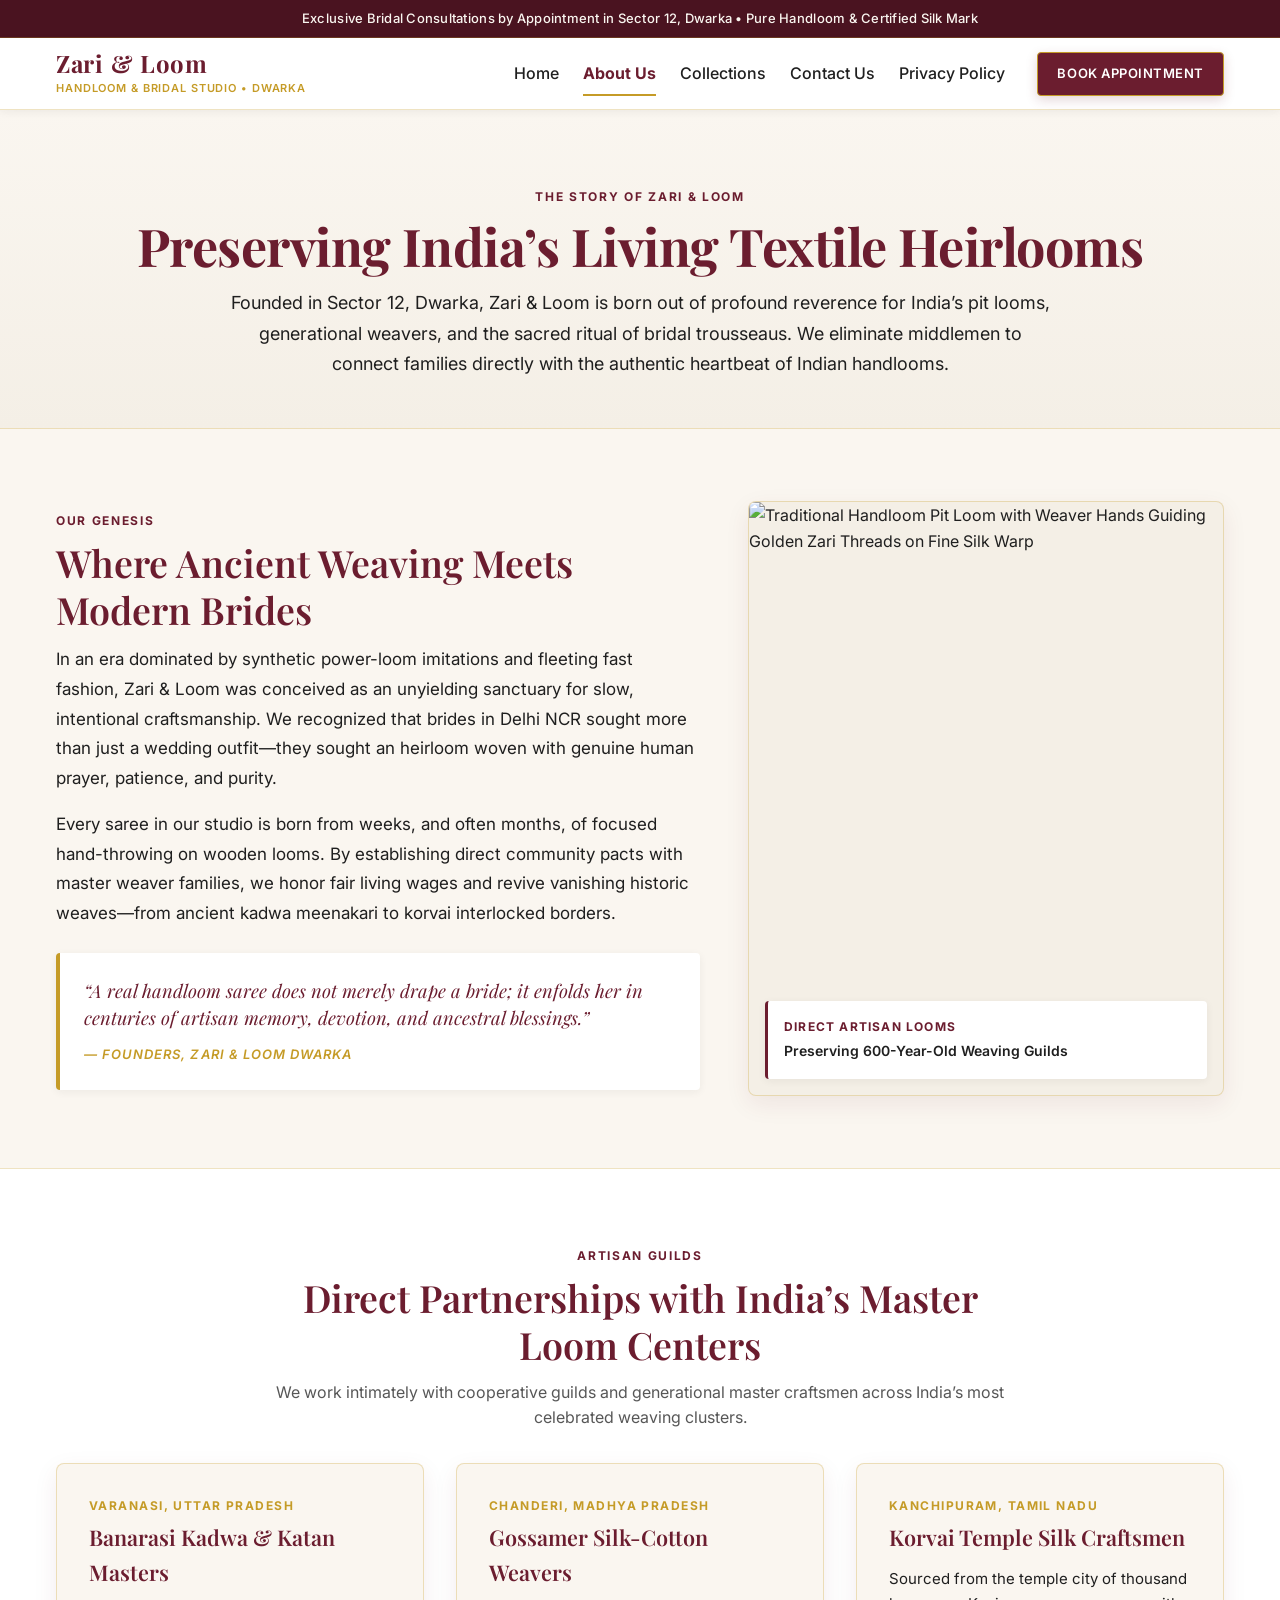
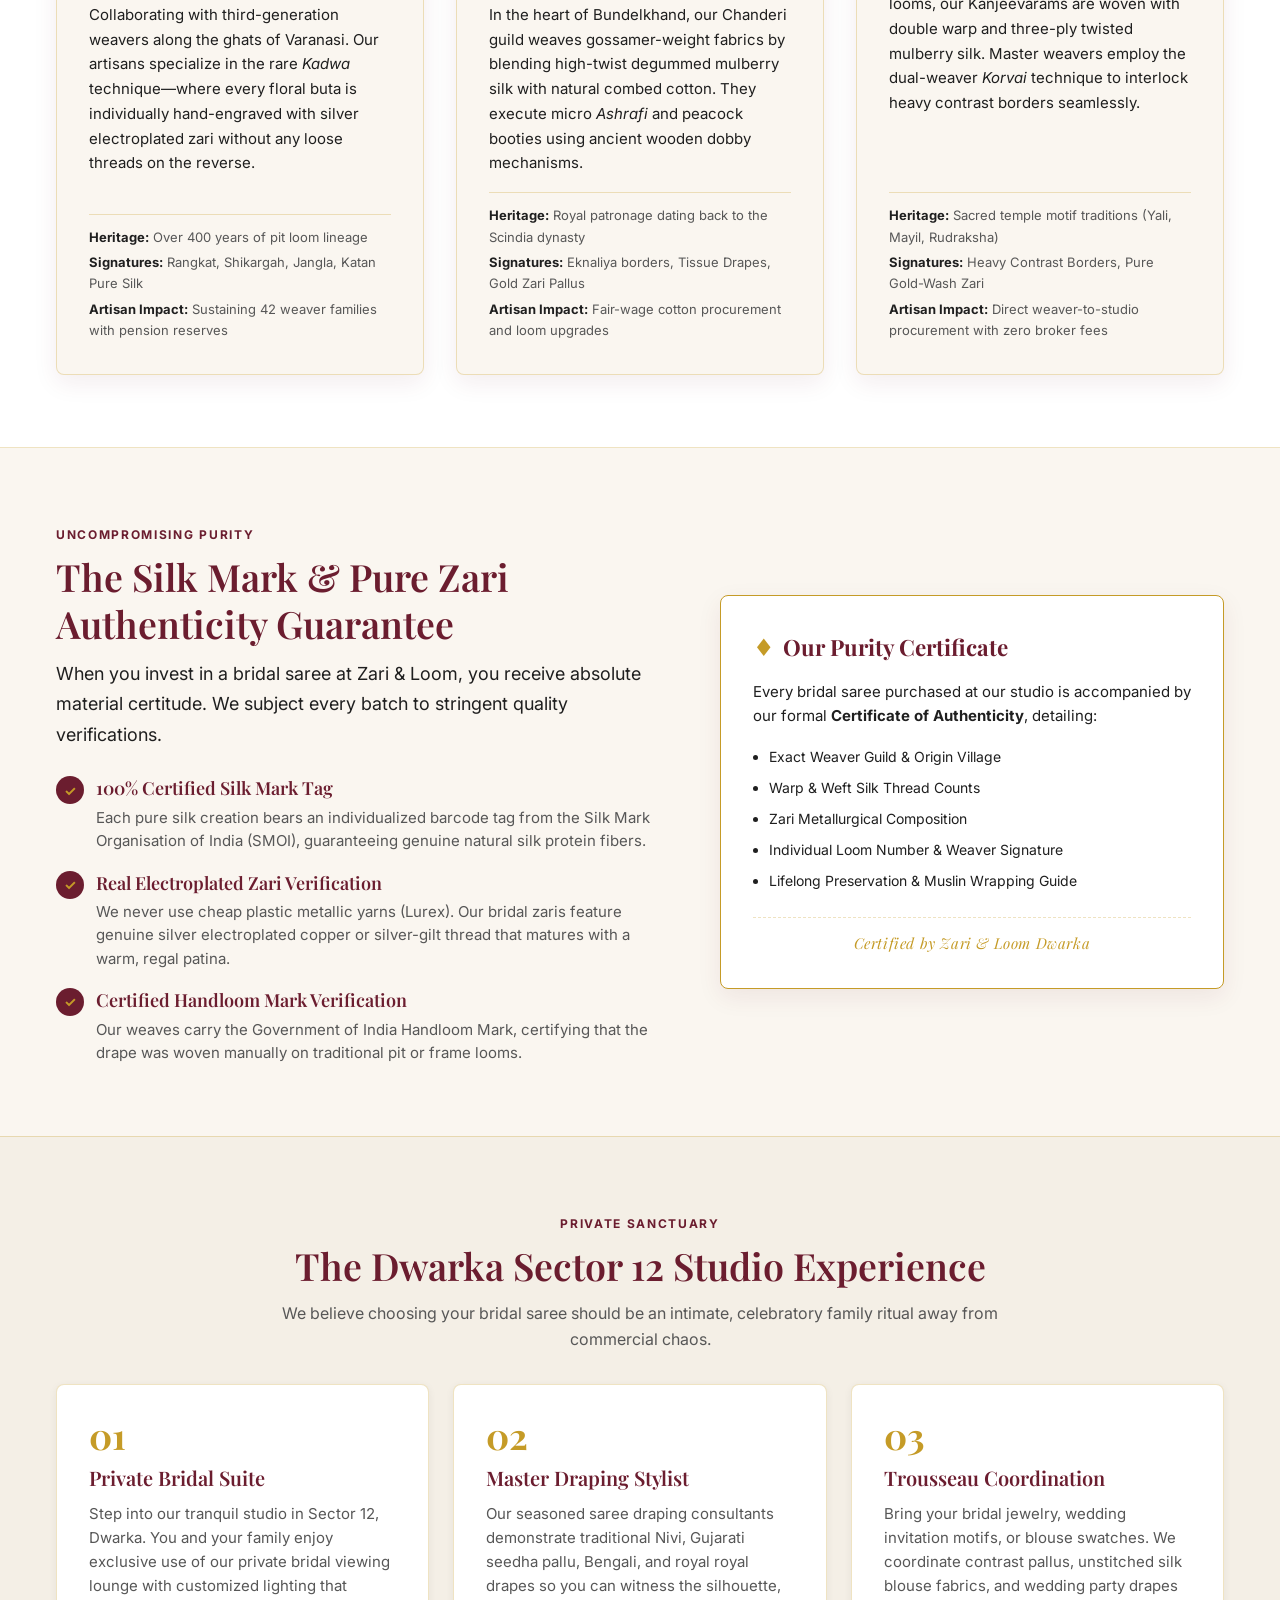
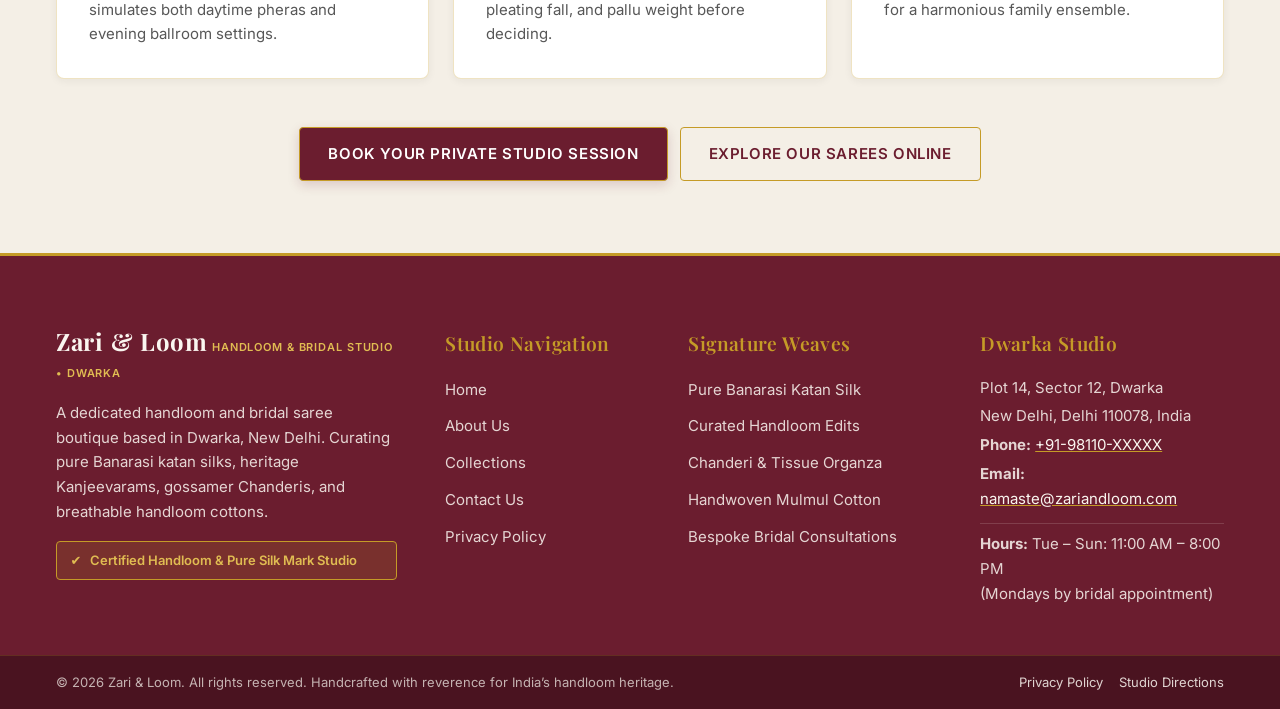
==== about.html @ 2b3d57d2 "Add files via upload" ====
<!DOCTYPE html>
<html lang="en">
<head>
  <meta charset="UTF-8">
  <meta name="viewport" content="width=device-width, initial-scale=1.0">
  <title>Our Heritage &amp; Loom Artisans | Zari &amp; Loom</title>
  <meta name="description" content="Discover Zari &amp; Loom’s dedication to master weavers and authentic handloom heritage. Curating pure silks and bridal heirlooms in Dwarka, Delhi.">
  <meta name="robots" content="index, follow">
  <link rel="canonical" href="https://zariandloom.in/about.html">

  <!-- GOOGLE ANALYTICS 4 (GA4) TAG PLACEHOLDER -->
  <!--
  <script async src="https://www.googletagmanager.com/gtag/js?id=G-XXXXXXXXXX"></script>
  <script>
    window.dataLayer = window.dataLayer || [];
    function gtag(){dataLayer.push(arguments);}
    gtag('js', new Date());
    gtag('config', 'G-XXXXXXXXXX');
  </script>
  -->

  <!-- Open Graph Meta Tags -->
  <meta property="og:title" content="Our Heritage &amp; Loom Artisans | Zari &amp; Loom">
  <meta property="og:description" content="Discover Zari &amp; Loom’s dedication to master weavers and authentic handloom heritage. Curating pure silks and bridal heirlooms in Dwarka, Delhi.">
  <meta property="og:type" content="website">
  <meta property="og:url" content="https://zariandloom.in/about.html">
  <meta property="og:image" content="https://zariandloom.in/assets/images/zari-loom-bridal-og.svg">
  <meta property="og:locale" content="en_IN">
  <meta property="og:site_name" content="Zari &amp; Loom">

  <!-- Fonts & Stylesheet -->
  <link rel="preconnect" href="https://fonts.googleapis.com">
  <link rel="preconnect" href="https://fonts.gstatic.com" crossorigin>
  <link href="https://fonts.googleapis.com/css2?family=Inter:wght@300;400;500;600;700&family=Playfair+Display:ital,wght@0,500;0,600;0,700;1,400&display=swap" rel="stylesheet">
  <link rel="stylesheet" href="style.css">

  <!-- Deferred Script -->
  <script src="script.js" defer></script>
</head>
<body>
  <!-- Accessible Skip Link -->
  <a href="#main-content" class="skip-link">Skip to main content</a>

  <!-- Top Announcement Bar -->
  <aside class="announcement-bar" aria-label="Studio Announcement">
    <div class="container announcement-content">
      <p>Exclusive Bridal Consultations by Appointment in Sector 12, Dwarka • Pure Handloom &amp; Certified Silk Mark</p>
    </div>
  </aside>

  <!-- Reusable Site Header (Identical across all pages) -->
  <header class="site-header">
    <div class="container header-container">
      <a href="index.html" class="brand-logo" aria-label="Zari and Loom Homepage">
        <span class="brand-name">Zari &amp; Loom</span>
        <span class="brand-tagline">Handloom &amp; Bridal Studio • Dwarka</span>
      </a>

      <!-- Mobile Navigation Hamburger Button -->
      <button class="nav-toggle" type="button" aria-expanded="false" aria-controls="primary-navigation" aria-label="Toggle navigation menu">
        <span class="hamburger-bar"></span>
        <span class="hamburger-bar"></span>
        <span class="hamburger-bar"></span>
      </button>

      <!-- Primary Navigation -->
      <nav id="primary-navigation" class="primary-nav" aria-label="Primary site navigation">
        <ul class="nav-list">
          <li><a href="index.html" class="nav-link">Home</a></li>
          <li><a href="about.html" class="nav-link active" aria-current="page">About Us</a></li>
          <li><a href="collections.html" class="nav-link">Collections</a></li>
          <li><a href="contact.html" class="nav-link">Contact Us</a></li>
          <li><a href="privacy-policy.html" class="nav-link">Privacy Policy</a></li>
        </ul>
        <div class="header-action">
          <a href="contact.html#booking-form" class="btn btn-primary btn-sm">Book Appointment</a>
        </div>
      </nav>
    </div>
  </header>

  <!-- Main Landmark -->
  <main id="main-content">

    <!-- About Hero Section -->
    <section class="about-hero-section" aria-labelledby="about-hero-heading">
      <div class="container text-center">
        <span class="eyebrow-tag">The Story of Zari &amp; Loom</span>
        <h1 id="about-hero-heading" class="hero-title">Preserving India’s Living Textile Heirlooms</h1>
        <p class="about-hero-lead">
          Founded in Sector 12, Dwarka, Zari &amp; Loom is born out of profound reverence for India’s pit looms, generational weavers, and the sacred ritual of bridal trousseaus. We eliminate middlemen to connect families directly with the authentic heartbeat of Indian handlooms.
        </p>
      </div>
    </section>

    <!-- Origin Narrative & Studio Philosophy -->
    <section class="about-origin-section section-padding" aria-labelledby="origin-heading">
      <div class="container about-grid">
        <div class="about-story-content">
          <span class="eyebrow-tag">Our Genesis</span>
          <h2 id="origin-heading" class="section-title">Where Ancient Weaving Meets Modern Brides</h2>
          <p class="story-paragraph">
            In an era dominated by synthetic power-loom imitations and fleeting fast fashion, Zari &amp; Loom was conceived as an unyielding sanctuary for slow, intentional craftsmanship. We recognized that brides in Delhi NCR sought more than just a wedding outfit—they sought an heirloom woven with genuine human prayer, patience, and purity.
          </p>
          <p class="story-paragraph">
            Every saree in our studio is born from weeks, and often months, of focused hand-throwing on wooden looms. By establishing direct community pacts with master weaver families, we honor fair living wages and revive vanishing historic weaves—from ancient kadwa meenakari to korvai interlocked borders.
          </p>
          <div class="quote-box">
            <blockquote class="story-quote">
              &ldquo;A real handloom saree does not merely drape a bride; it enfolds her in centuries of artisan memory, devotion, and ancestral blessings.&rdquo;
            </blockquote>
            <cite class="quote-author">— Founders, Zari &amp; Loom Dwarka</cite>
          </div>
        </div>

        <div class="about-story-visual">
          <div class="visual-frame">
            <img 
              src="https://images.unsplash.com/photo-1607604276583-eef5d076aa5f?auto=format&fit=crop&w=800&q=80" 
              alt="Traditional Handloom Pit Loom with Weaver Hands Guiding Golden Zari Threads on Fine Silk Warp" 
              class="story-img"
              width="800"
              height="960">
            <div class="visual-caption-badge">
              <span class="badge-title">Direct Artisan Looms</span>
              <span class="badge-text">Preserving 600-Year-Old Weaving Guilds</span>
            </div>
          </div>
        </div>
      </div>
    </section>

    <!-- Direct Weaver Partnerships Section -->
    <section class="weaver-guilds-section section-padding" aria-labelledby="guilds-heading">
      <div class="container">
        <div class="section-header text-center">
          <span class="eyebrow-tag">Artisan Guilds</span>
          <h2 id="guilds-heading" class="section-title">Direct Partnerships with India’s Master Loom Centers</h2>
          <p class="section-subtitle">
            We work intimately with cooperative guilds and generational master craftsmen across India’s most celebrated weaving clusters.
          </p>
        </div>

        <div class="guilds-grid">
          
          <!-- Varanasi Guild -->
          <article class="guild-card">
            <div class="guild-card-header">
              <span class="guild-location">Varanasi, Uttar Pradesh</span>
              <h3 class="guild-title">Banarasi Kadwa &amp; Katan Masters</h3>
            </div>
            <p class="guild-description">
              Collaborating with third-generation weavers along the ghats of Varanasi. Our artisans specialize in the rare <em>Kadwa</em> technique—where every floral buta is individually hand-engraved with silver electroplated zari without any loose threads on the reverse.
            </p>
            <ul class="guild-spec-list">
              <li><strong>Heritage:</strong> Over 400 years of pit loom lineage</li>
              <li><strong>Signatures:</strong> Rangkat, Shikargah, Jangla, Katan Pure Silk</li>
              <li><strong>Artisan Impact:</strong> Sustaining 42 weaver families with pension reserves</li>
            </ul>
          </article>

          <!-- Chanderi Guild -->
          <article class="guild-card">
            <div class="guild-card-header">
              <span class="guild-location">Chanderi, Madhya Pradesh</span>
              <h3 class="guild-title">Gossamer Silk-Cotton Weavers</h3>
            </div>
            <p class="guild-description">
              In the heart of Bundelkhand, our Chanderi guild weaves gossamer-weight fabrics by blending high-twist degummed mulberry silk with natural combed cotton. They execute micro <em>Ashrafi</em> and peacock booties using ancient wooden dobby mechanisms.
            </p>
            <ul class="guild-spec-list">
              <li><strong>Heritage:</strong> Royal patronage dating back to the Scindia dynasty</li>
              <li><strong>Signatures:</strong> Eknaliya borders, Tissue Drapes, Gold Zari Pallus</li>
              <li><strong>Artisan Impact:</strong> Fair-wage cotton procurement and loom upgrades</li>
            </ul>
          </article>

          <!-- Kanchipuram Guild -->
          <article class="guild-card">
            <div class="guild-card-header">
              <span class="guild-location">Kanchipuram, Tamil Nadu</span>
              <h3 class="guild-title">Korvai Temple Silk Craftsmen</h3>
            </div>
            <p class="guild-description">
              Sourced from the temple city of thousand looms, our Kanjeevarams are woven with double warp and three-ply twisted mulberry silk. Master weavers employ the dual-weaver <em>Korvai</em> technique to interlock heavy contrast borders seamlessly.
            </p>
            <ul class="guild-spec-list">
              <li><strong>Heritage:</strong> Sacred temple motif traditions (Yali, Mayil, Rudraksha)</li>
              <li><strong>Signatures:</strong> Heavy Contrast Borders, Pure Gold-Wash Zari</li>
              <li><strong>Artisan Impact:</strong> Direct weaver-to-studio procurement with zero broker fees</li>
            </ul>
          </article>

        </div>
      </div>
    </section>

    <!-- Silk Mark & Authenticity Guarantee -->
    <section class="authenticity-section section-padding" aria-labelledby="authenticity-heading">
      <div class="container authenticity-grid">
        <div class="authenticity-content">
          <span class="eyebrow-tag">Uncompromising Purity</span>
          <h2 id="authenticity-heading" class="section-title">The Silk Mark &amp; Pure Zari Authenticity Guarantee</h2>
          <p class="authenticity-lead">
            When you invest in a bridal saree at Zari &amp; Loom, you receive absolute material certitude. We subject every batch to stringent quality verifications.
          </p>

          <div class="authenticity-badges-list">
            <div class="auth-item">
              <div class="auth-icon" aria-hidden="true">&#10003;</div>
              <div>
                <h3 class="auth-title">100% Certified Silk Mark Tag</h3>
                <p class="auth-desc">Each pure silk creation bears an individualized barcode tag from the Silk Mark Organisation of India (SMOI), guaranteeing genuine natural silk protein fibers.</p>
              </div>
            </div>

            <div class="auth-item">
              <div class="auth-icon" aria-hidden="true">&#10003;</div>
              <div>
                <h3 class="auth-title">Real Electroplated Zari Verification</h3>
                <p class="auth-desc">We never use cheap plastic metallic yarns (Lurex). Our bridal zaris feature genuine silver electroplated copper or silver-gilt thread that matures with a warm, regal patina.</p>
              </div>
            </div>

            <div class="auth-item">
              <div class="auth-icon" aria-hidden="true">&#10003;</div>
              <div>
                <h3 class="auth-title">Certified Handloom Mark Verification</h3>
                <p class="auth-desc">Our weaves carry the Government of India Handloom Mark, certifying that the drape was woven manually on traditional pit or frame looms.</p>
              </div>
            </div>
          </div>
        </div>

        <div class="authenticity-card-col">
          <div class="guarantee-card">
            <div class="guarantee-header">
              <span class="guarantee-emblem" aria-hidden="true">&#9830;</span>
              <h3 class="guarantee-card-title">Our Purity Certificate</h3>
            </div>
            <p class="guarantee-text">
              Every bridal saree purchased at our studio is accompanied by our formal <strong>Certificate of Authenticity</strong>, detailing:
            </p>
            <ul class="guarantee-points">
              <li>Exact Weaver Guild &amp; Origin Village</li>
              <li>Warp &amp; Weft Silk Thread Counts</li>
              <li>Zari Metallurgical Composition</li>
              <li>Individual Loom Number &amp; Weaver Signature</li>
              <li>Lifelong Preservation &amp; Muslin Wrapping Guide</li>
            </ul>
            <div class="guarantee-footer">
              <span class="studio-signature">Certified by Zari &amp; Loom Dwarka</span>
            </div>
          </div>
        </div>
      </div>
    </section>

    <!-- Dwarka Studio Experience Section -->
    <section class="studio-experience-section section-padding" aria-labelledby="experience-heading">
      <div class="container">
        <div class="section-header text-center">
          <span class="eyebrow-tag">Private Sanctuary</span>
          <h2 id="experience-heading" class="section-title">The Dwarka Sector 12 Studio Experience</h2>
          <p class="section-subtitle">
            We believe choosing your bridal saree should be an intimate, celebratory family ritual away from commercial chaos.
          </p>
        </div>

        <div class="experience-grid">
          
          <div class="experience-card">
            <div class="experience-number">01</div>
            <h3 class="experience-title">Private Bridal Suite</h3>
            <p class="experience-text">
              Step into our tranquil studio in Sector 12, Dwarka. You and your family enjoy exclusive use of our private bridal viewing lounge with customized lighting that simulates both daytime pheras and evening ballroom settings.
            </p>
          </div>

          <div class="experience-card">
            <div class="experience-number">02</div>
            <h3 class="experience-title">Master Draping Stylist</h3>
            <p class="experience-text">
              Our seasoned saree draping consultants demonstrate traditional Nivi, Gujarati seedha pallu, Bengali, and royal royal drapes so you can witness the silhouette, pleating fall, and pallu weight before deciding.
            </p>
          </div>

          <div class="experience-card">
            <div class="experience-number">03</div>
            <h3 class="experience-title">Trousseau Coordination</h3>
            <p class="experience-text">
              Bring your bridal jewelry, wedding invitation motifs, or blouse swatches. We coordinate contrast pallus, unstitched silk blouse fabrics, and wedding party drapes for a harmonious family ensemble.
            </p>
          </div>

        </div>

        <div class="experience-cta-wrap text-center">
          <a href="contact.html#booking-form" class="btn btn-primary">Book Your Private Studio Session</a>
          <a href="collections.html" class="btn btn-secondary">Explore Our Sarees Online</a>
        </div>
      </div>
    </section>

  </main>

  <!-- Reusable Site Footer (Identical across all pages) -->
  <footer class="site-footer">
    <div class="container footer-grid">
      
      <!-- Footer Brand Column -->
      <div class="footer-column footer-brand-col">
        <a href="index.html" class="footer-brand" aria-label="Zari and Loom Homepage">
          <span class="brand-name">Zari &amp; Loom</span>
          <span class="brand-tagline">Handloom &amp; Bridal Studio • Dwarka</span>
        </a>
        <p class="footer-bio">
          A dedicated handloom and bridal saree boutique based in Dwarka, New Delhi. Curating pure Banarasi katan silks, heritage Kanjeevarams, gossamer Chanderis, and breathable handloom cottons.
        </p>
        <div class="footer-silk-badge">
          <span class="silk-badge-icon" aria-hidden="true">&#10004;</span>
          <span>Certified Handloom &amp; Pure Silk Mark Studio</span>
        </div>
      </div>

      <!-- Quick Links Navigation -->
      <nav class="footer-column" aria-label="Footer Quick Links">
        <h3 class="footer-heading">Studio Navigation</h3>
        <ul class="footer-links">
          <li><a href="index.html">Home</a></li>
          <li><a href="about.html">About Us</a></li>
          <li><a href="collections.html">Collections</a></li>
          <li><a href="contact.html">Contact Us</a></li>
          <li><a href="privacy-policy.html">Privacy Policy</a></li>
        </ul>
      </nav>

      <!-- Handloom Weaves Categories -->
      <nav class="footer-column" aria-label="Footer Weaves Navigation">
        <h3 class="footer-heading">Signature Weaves</h3>
        <ul class="footer-links">
          <li><a href="collections.html#banarasi">Pure Banarasi Katan Silk</a></li>
          <li><a href="collections.html">Curated Handloom Edits</a></li>
          <li><a href="collections.html#chanderi">Chanderi &amp; Tissue Organza</a></li>
          <li><a href="collections.html#mulmul">Handwoven Mulmul Cotton</a></li>
          <li><a href="contact.html#booking-form">Bespoke Bridal Consultations</a></li>
        </ul>
      </nav>

      <!-- Studio Location & Contact Column -->
      <div class="footer-column">
        <h3 class="footer-heading">Dwarka Studio</h3>
        <address class="footer-address">
          <p>Plot 14, Sector 12, Dwarka</p>
          <p>New Delhi, Delhi 110078, India</p>
          <p class="footer-contact-row">
            <strong>Phone:</strong> <a href="tel:+919811000000">+91-98110-XXXXX</a>
          </p>
          <p class="footer-contact-row">
            <strong>Email:</strong> <a href="mailto:namaste@zariandloom.com">namaste@zariandloom.com</a>
          </p>
          <p class="footer-hours">
            <strong>Hours:</strong> Tue – Sun: 11:00 AM – 8:00 PM<br>(Mondays by bridal appointment)
          </p>
        </address>
      </div>

    </div>

    <!-- Sub-Footer / Copyright -->
    <div class="sub-footer">
      <div class="container sub-footer-content">
        <p class="copyright-text">
          &copy; 2026 Zari &amp; Loom. All rights reserved. Handcrafted with reverence for India’s handloom heritage.
        </p>
        <ul class="sub-footer-links">
          <li><a href="privacy-policy.html">Privacy Policy</a></li>
          <li><a href="contact.html">Studio Directions</a></li>
        </ul>
      </div>
    </div>
  </footer>

</body>
</html>
---- style.css ----
/* ==========================================================================
   ZARI & LOOM — BOUTIQUE HANDLOOM & BRIDAL STUDIO, DWARKA, NEW DELHI
   Main Stylesheet: style.css
   Strict adherence to AGENTS.md & design-brief.md
   ========================================================================== */

/* --------------------------------------------------------------------------
   1. CSS Custom Properties (:root)
   -------------------------------------------------------------------------- */
:root {
  /* Brand Core Palette */
  --color-primary: #6B1D2F;          /* Deep Maroon / Crimson Heritage */
  --color-bg: #FAF6F0;               /* Warm Ivory / Raw Silk Canvas */
  --color-accent: #C59B27;           /* Antique Zari Gold / Metallic Accent */
  --color-text: #1F1F1F;             /* Charcoal / Deep Graphite */
  --color-surface: #FFFFFF;          /* Pure White */
  --color-error: #B00020;            /* Crimson Red / Accessible Error */

  /* Alpha and Derivative Tints */
  --color-primary-dark: #4A1320;
  --color-primary-light: #8E2840;
  --color-accent-light: #E0BC52;
  --color-accent-subtle: rgba(197, 155, 39, 0.12);
  --color-border: rgba(197, 155, 39, 0.28);
  --color-text-muted: #575757;
  --color-surface-tinted: #F4EFE6;
  --color-whatsapp: #1B7A42;
  --color-whatsapp-dark: #12572E;

  /* Typography Stacks */
  --font-heading: 'Playfair Display', Georgia, 'Times New Roman', serif;
  --font-body: 'Inter', system-ui, -apple-system, BlinkMacSystemFont, 'Segoe UI', Roboto, sans-serif;

  /* Spacing Scale */
  --space-2xs: 0.25rem;   /* 4px */
  --space-xs:  0.5rem;    /* 8px */
  --space-sm:  0.75rem;   /* 12px */
  --space-md:  1.0rem;    /* 16px */
  --space-lg:  1.5rem;    /* 24px */
  --space-xl:  2.0rem;    /* 32px */
  --space-2xl: 3.0rem;    /* 48px */
  --space-3xl: 4.5rem;    /* 72px */

  /* Radii & Shadows */
  --radius-sm: 4px;
  --radius-md: 8px;
  --radius-lg: 16px;
  --radius-full: 9999px;

  --shadow-subtle: 0 2px 8px rgba(31, 31, 31, 0.06);
  --shadow-card:   0 8px 24px rgba(107, 29, 47, 0.08);
  --shadow-hover:  0 14px 32px rgba(107, 29, 47, 0.14);

  /* Transitions */
  --transition-fast: 0.2s ease-in-out;
  --transition-normal: 0.3s ease-in-out;
}

/* --------------------------------------------------------------------------
   2. Modern Reset & Baseline (Mobile-First 360px+)
   -------------------------------------------------------------------------- */
*, *::before, *::after {
  box-sizing: border-box;
  margin: 0;
  padding: 0;
}

html {
  font-size: 100%; /* 16px */
  scroll-behavior: smooth;
  -webkit-text-size-adjust: 100%;
}

body {
  font-family: var(--font-body);
  font-size: 1rem;
  line-height: 1.65;
  color: var(--color-text);
  background-color: var(--color-bg);
  min-width: 360px;
  overflow-x: hidden;
  position: relative;
}

/* Lock scrolling when mobile navigation drawer is active */
body.nav-open {
  overflow: hidden;
}

img {
  max-width: 100%;
  height: auto;
  display: block;
}

a {
  color: inherit;
  text-decoration: none;
  transition: color var(--transition-fast);
}

ul, ol {
  list-style: none;
}

button, input, textarea, select {
  font: inherit;
  color: inherit;
}

/* Accessible Skip Link */
.skip-link {
  position: absolute;
  top: -100px;
  left: var(--space-md);
  background-color: var(--color-primary);
  color: var(--color-surface);
  padding: var(--space-sm) var(--space-md);
  border-radius: var(--radius-sm);
  z-index: 9999;
  font-weight: 600;
  transition: top var(--transition-fast);
}

.skip-link:focus {
  top: var(--space-md);
  outline: 3px solid var(--color-accent);
}

/* Focus Visible Accessibility */
:focus-visible {
  outline: 2px solid var(--color-primary);
  outline-offset: 3px;
}

/* --------------------------------------------------------------------------
   3. Layout Containers & Grid Helpers
   -------------------------------------------------------------------------- */
.container {
  width: 100%;
  max-width: 1200px;
  margin-inline: auto;
  padding-inline: var(--space-md);
}

.section-padding {
  padding-block: var(--space-2xl);
}

.text-center {
  text-align: center;
}

/* Section Header Typography */
.section-header {
  max-width: 760px;
  margin-inline: auto;
  margin-bottom: var(--space-xl);
}

.eyebrow-tag {
  display: inline-block;
  font-family: var(--font-body);
  font-size: 0.75rem;
  font-weight: 700;
  text-transform: uppercase;
  letter-spacing: 0.14em;
  color: var(--color-primary);
  margin-bottom: var(--space-xs);
  position: relative;
}

.section-title {
  font-family: var(--font-heading);
  font-size: clamp(1.65rem, 3.5vw, 2.35rem);
  font-weight: 600;
  line-height: 1.25;
  color: var(--color-primary);
  margin-bottom: var(--space-sm);
}

.section-subtitle {
  font-size: 1rem;
  color: var(--color-text-muted);
  line-height: 1.6;
}

/* --------------------------------------------------------------------------
   4. Buttons & Interactive Controls
   -------------------------------------------------------------------------- */
.btn {
  display: inline-flex;
  align-items: center;
  justify-content: center;
  gap: var(--space-xs);
  padding: 0.85rem 1.75rem;
  font-family: var(--font-body);
  font-size: 0.9375rem;
  font-weight: 600;
  letter-spacing: 0.04em;
  text-transform: uppercase;
  border-radius: var(--radius-sm);
  cursor: pointer;
  transition: all var(--transition-normal);
  min-height: 44px; /* Accessible tap target */
  text-align: center;
}

.btn-sm {
  padding: 0.55rem 1.2rem;
  font-size: 0.8125rem;
}

.btn-primary {
  background-color: var(--color-primary);
  color: var(--color-surface);
  border: 1px solid var(--color-accent);
  box-shadow: 0 4px 12px rgba(107, 29, 47, 0.18);
}

.btn-primary:hover, .btn-primary:focus-visible {
  background-color: var(--color-primary-dark);
  border-color: var(--color-accent-light);
  box-shadow: 0 6px 16px rgba(107, 29, 47, 0.28);
  transform: translateY(-1px);
}

.btn-secondary {
  background-color: transparent;
  color: var(--color-primary);
  border: 1.5px solid var(--color-accent);
}

.btn-secondary:hover, .btn-secondary:focus-visible {
  background-color: var(--color-accent-subtle);
  border-color: var(--color-primary);
  color: var(--color-primary-dark);
}

.btn-outline-primary {
  background-color: transparent;
  color: var(--color-primary);
  border: 1px solid var(--color-border);
  padding: 0.65rem 1.25rem;
  font-size: 0.875rem;
}

.btn-outline-primary:hover, .btn-outline-primary:focus-visible {
  background-color: var(--color-primary);
  color: var(--color-surface);
  border-color: var(--color-primary);
}

/* --------------------------------------------------------------------------
   5. Top Announcement Bar
   -------------------------------------------------------------------------- */
.announcement-bar {
  background-color: var(--color-primary-dark);
  color: var(--color-bg);
  padding-block: var(--space-xs);
  border-bottom: 1px solid var(--color-border);
  font-size: 0.8125rem;
  letter-spacing: 0.02em;
}

.announcement-content p {
  text-align: center;
  font-weight: 500;
}

/* --------------------------------------------------------------------------
   6. Site Header & Navigation (Identical Across Pages)
   -------------------------------------------------------------------------- */
.site-header {
  background-color: var(--color-surface);
  border-bottom: 1px solid var(--color-border);
  position: sticky;
  top: 0;
  z-index: 1000;
  box-shadow: var(--shadow-subtle);
}

.header-container {
  display: flex;
  align-items: center;
  justify-content: space-between;
  padding-block: var(--space-sm);
  position: relative;
}

/* Brand Logo */
.brand-logo {
  display: flex;
  flex-direction: column;
}

.brand-name {
  font-family: var(--font-heading);
  font-size: 1.5rem;
  font-weight: 700;
  letter-spacing: 0.03em;
  color: var(--color-primary);
  line-height: 1.1;
}

.brand-tagline {
  font-family: var(--font-body);
  font-size: 0.6875rem;
  text-transform: uppercase;
  letter-spacing: 0.08em;
  color: var(--color-accent);
  font-weight: 600;
  margin-top: 2px;
}

/* Mobile Hamburger Toggle */
.nav-toggle {
  display: flex;
  flex-direction: column;
  justify-content: space-around;
  width: 44px;
  height: 44px;
  background: transparent;
  border: 1px solid var(--color-border);
  border-radius: var(--radius-sm);
  padding: 10px 8px;
  cursor: pointer;
  z-index: 1100;
  transition: border-color var(--transition-fast);
}

.nav-toggle:hover {
  border-color: var(--color-primary);
}

.hamburger-bar {
  display: block;
  width: 100%;
  height: 2px;
  background-color: var(--color-primary);
  border-radius: 2px;
  transition: transform var(--transition-normal), opacity var(--transition-normal);
}

/* Hamburger Active Transform */
.nav-toggle[aria-expanded="true"] .hamburger-bar:nth-child(1) {
  transform: translateY(8px) rotate(45deg);
}

.nav-toggle[aria-expanded="true"] .hamburger-bar:nth-child(2) {
  opacity: 0;
}

.nav-toggle[aria-expanded="true"] .hamburger-bar:nth-child(3) {
  transform: translateY(-8px) rotate(-45deg);
}

/* Primary Navigation Drawer (Mobile Default) */
.primary-nav {
  position: absolute;
  top: 100%;
  left: 0;
  width: 100%;
  background-color: var(--color-surface);
  border-bottom: 2px solid var(--color-accent);
  box-shadow: 0 12px 24px rgba(31, 31, 31, 0.12);
  padding: var(--space-lg) var(--space-md);
  display: none;
  flex-direction: column;
  gap: var(--space-md);
  z-index: 1050;
}

.primary-nav.is-open {
  display: flex;
}

.nav-list {
  display: flex;
  flex-direction: column;
  gap: var(--space-sm);
}

.nav-link {
  display: block;
  font-family: var(--font-body);
  font-size: 1rem;
  font-weight: 500;
  color: var(--color-text);
  padding: var(--space-xs) 0;
  border-bottom: 1px solid rgba(197, 155, 39, 0.15);
  transition: color var(--transition-fast), padding-left var(--transition-fast);
}

.nav-link:hover, .nav-link:focus-visible {
  color: var(--color-primary);
  padding-left: var(--space-xs);
}

.nav-link.active {
  color: var(--color-primary);
  font-weight: 700;
  border-bottom-color: var(--color-accent);
}

.header-action {
  margin-top: var(--space-xs);
}

.header-action .btn {
  width: 100%;
}

/* --------------------------------------------------------------------------
   7. Hero Section
   -------------------------------------------------------------------------- */
.hero-section {
  padding-block: var(--space-2xl) var(--space-3xl);
  background: linear-gradient(180deg, var(--color-bg) 0%, var(--color-surface-tinted) 100%);
  border-bottom: 1px solid var(--color-border);
}

.hero-grid {
  display: flex;
  flex-direction: column;
  gap: var(--space-xl);
}

.hero-content {
  display: flex;
  flex-direction: column;
  gap: var(--space-md);
}

.hero-title {
  font-family: var(--font-heading);
  font-size: clamp(2.1rem, 6vw, 3.4rem);
  font-weight: 700;
  line-height: 1.18;
  color: var(--color-primary);
  letter-spacing: -0.01em;
}

.hero-description {
  font-size: 1.0625rem;
  color: var(--color-text);
  line-height: 1.7;
}

.hero-cta-group {
  display: flex;
  flex-direction: column;
  gap: var(--space-sm);
  margin-top: var(--space-xs);
}

/* Trust Bar */
.hero-trust-bar {
  display: flex;
  flex-direction: column;
  gap: var(--space-xs);
  padding-top: var(--space-md);
  border-top: 1px solid var(--color-border);
  margin-top: var(--space-sm);
}

.trust-badge {
  display: flex;
  align-items: center;
  gap: var(--space-xs);
  font-size: 0.875rem;
  font-weight: 600;
  color: var(--color-primary);
}

.trust-icon {
  color: var(--color-accent);
  font-size: 1rem;
}

/* Hero Visual Card */
.hero-visual {
  position: relative;
}

.hero-image-wrapper {
  position: relative;
  border-radius: var(--radius-md);
  overflow: hidden;
  box-shadow: var(--shadow-card);
  border: 1px solid var(--color-border);
  aspect-ratio: 4 / 5;
  background-color: var(--color-surface-tinted);
}

.hero-img {
  width: 100%;
  height: 100%;
  object-fit: cover;
  transition: transform 0.6s ease;
}

.hero-image-wrapper:hover .hero-img {
  transform: scale(1.02);
}

.hero-visual-card {
  position: absolute;
  bottom: var(--space-md);
  left: var(--space-md);
  right: var(--space-md);
  background: rgba(255, 255, 255, 0.94);
  backdrop-filter: blur(8px);
  padding: var(--space-md);
  border-radius: var(--radius-sm);
  border-left: 3px solid var(--color-accent);
  box-shadow: var(--shadow-subtle);
}

.card-eyebrow {
  font-size: 0.6875rem;
  font-weight: 700;
  text-transform: uppercase;
  letter-spacing: 0.1em;
  color: var(--color-accent);
  display: block;
}

.card-title {
  font-family: var(--font-heading);
  font-size: 1.125rem;
  font-weight: 600;
  color: var(--color-primary);
  margin-block: 2px;
}

.card-detail {
  font-size: 0.8125rem;
  color: var(--color-text-muted);
}

/* --------------------------------------------------------------------------
   8. Featured Collections Preview Section
   -------------------------------------------------------------------------- */
.collections-preview-section {
  background-color: var(--color-bg);
}

.collections-grid {
  display: grid;
  grid-template-columns: 1fr;
  gap: var(--space-xl);
  margin-bottom: var(--space-2xl);
}

.collection-card {
  background-color: var(--color-surface);
  border: 1px solid var(--color-border);
  border-radius: var(--radius-md);
  overflow: hidden;
  box-shadow: var(--shadow-card);
  display: flex;
  flex-direction: column;
  transition: transform var(--transition-normal), box-shadow var(--transition-normal);
}

.collection-card:hover {
  transform: translateY(-4px);
  box-shadow: var(--shadow-hover);
}

.card-image-box {
  position: relative;
  aspect-ratio: 4 / 5;
  overflow: hidden;
  background-color: var(--color-surface-tinted);
}

.card-img {
  width: 100%;
  height: 100%;
  object-fit: cover;
  transition: transform 0.5s ease;
}

.collection-card:hover .card-img {
  transform: scale(1.03);
}

.collection-badge {
  position: absolute;
  top: var(--space-md);
  left: var(--space-md);
  background-color: var(--color-primary);
  color: var(--color-surface);
  font-size: 0.75rem;
  font-weight: 600;
  letter-spacing: 0.05em;
  text-transform: uppercase;
  padding: 0.35rem 0.75rem;
  border-radius: var(--radius-sm);
  border: 1px solid var(--color-accent);
}

.card-body {
  padding: var(--space-lg);
  display: flex;
  flex-direction: column;
  flex-grow: 1;
}

.collection-card-title {
  font-family: var(--font-heading);
  font-size: 1.35rem;
  font-weight: 600;
  color: var(--color-primary);
  margin-bottom: var(--space-xs);
}

.card-text {
  font-size: 0.9375rem;
  color: var(--color-text-muted);
  line-height: 1.6;
  margin-bottom: var(--space-md);
  flex-grow: 1;
}

.card-spec-list {
  border-top: 1px solid var(--color-border);
  padding-top: var(--space-sm);
  margin-bottom: var(--space-md);
  display: flex;
  flex-direction: column;
  gap: var(--space-2xs);
  font-size: 0.8125rem;
  color: var(--color-text-muted);
}

.card-spec-list li span {
  font-weight: 600;
  color: var(--color-text);
}

.card-footer .btn {
  width: 100%;
}

.collections-action .btn {
  width: 100%;
  max-width: 320px;
}

/* --------------------------------------------------------------------------
   9. Studio Consultation Section
   -------------------------------------------------------------------------- */
.studio-consultation-section {
  background-color: var(--color-surface);
  border-block: 1px solid var(--color-border);
}

.consultation-grid {
  display: flex;
  flex-direction: column;
  gap: var(--space-xl);
}

.consultation-lead {
  font-size: 1.125rem;
  color: var(--color-text);
  line-height: 1.7;
  margin-bottom: var(--space-lg);
}

.consultation-features {
  display: flex;
  flex-direction: column;
  gap: var(--space-md);
  margin-bottom: var(--space-xl);
}

.feature-item {
  display: flex;
  gap: var(--space-sm);
  align-items: flex-start;
}

.feature-bullet {
  display: flex;
  align-items: center;
  justify-content: center;
  width: 28px;
  height: 28px;
  border-radius: var(--radius-full);
  background-color: var(--color-primary);
  color: var(--color-accent);
  font-size: 0.875rem;
  font-weight: 700;
  flex-shrink: 0;
  margin-top: 2px;
}

.feature-title {
  font-family: var(--font-heading);
  font-size: 1.125rem;
  font-weight: 600;
  color: var(--color-primary);
  margin-bottom: 2px;
}

.feature-desc {
  font-size: 0.9375rem;
  color: var(--color-text-muted);
  line-height: 1.55;
}

.consultation-cta-group {
  display: flex;
  flex-direction: column;
  gap: var(--space-sm);
}

/* Studio Info Box */
.studio-info-card {
  background: var(--color-bg);
  border: 1px solid var(--color-accent);
  border-radius: var(--radius-md);
  padding: var(--space-xl);
  box-shadow: var(--shadow-card);
  position: relative;
}

.card-header-bar {
  display: flex;
  justify-content: space-between;
  align-items: center;
  margin-bottom: var(--space-md);
}

.studio-badge {
  font-size: 0.75rem;
  font-weight: 700;
  letter-spacing: 0.08em;
  text-transform: uppercase;
  color: var(--color-surface);
  background-color: var(--color-primary);
  padding: 0.25rem 0.65rem;
  border-radius: var(--radius-sm);
}

.studio-status {
  font-size: 0.8125rem;
  font-weight: 600;
  color: var(--color-whatsapp);
}

.studio-card-title {
  font-family: var(--font-heading);
  font-size: 1.5rem;
  font-weight: 700;
  color: var(--color-primary);
  margin-bottom: var(--space-xs);
}

.studio-card-address {
  font-style: normal;
  font-size: 0.9375rem;
  line-height: 1.6;
  color: var(--color-text);
  margin-bottom: var(--space-md);
}

.landmark-text {
  display: block;
  color: var(--color-text-muted);
  font-size: 0.8125rem;
  margin-top: 4px;
}

.studio-hours-block {
  border-top: 1px dashed var(--color-border);
  border-bottom: 1px dashed var(--color-border);
  padding-block: var(--space-md);
  margin-bottom: var(--space-md);
  font-size: 0.875rem;
  color: var(--color-text-muted);
}

.hours-heading {
  font-family: var(--font-body);
  font-size: 0.8125rem;
  font-weight: 700;
  text-transform: uppercase;
  letter-spacing: 0.06em;
  color: var(--color-primary);
  margin-bottom: 4px;
}

.studio-direct-contact {
  display: flex;
  flex-direction: column;
  gap: var(--space-xs);
}

.direct-link {
  display: flex;
  align-items: center;
  gap: var(--space-xs);
  font-size: 0.9375rem;
  font-weight: 600;
  color: var(--color-primary);
  padding: var(--space-xs) 0;
}

.direct-link:hover {
  color: var(--color-accent);
}

.whatsapp-link {
  color: var(--color-whatsapp);
}

.whatsapp-link:hover {
  color: var(--color-whatsapp-dark);
}

/* --------------------------------------------------------------------------
   10. Craftsmanship Pillars Section
   -------------------------------------------------------------------------- */
.craft-pillars-section {
  background-color: var(--color-bg);
}

.pillars-grid {
  display: grid;
  grid-template-columns: 1fr;
  gap: var(--space-lg);
}

.pillar-card {
  background-color: var(--color-surface);
  border: 1px solid var(--color-border);
  border-radius: var(--radius-md);
  padding: var(--space-xl);
  text-align: center;
  box-shadow: var(--shadow-subtle);
  transition: transform var(--transition-normal);
}

.pillar-card:hover {
  transform: translateY(-3px);
}

.pillar-icon {
  font-size: 1.75rem;
  color: var(--color-accent);
  margin-bottom: var(--space-sm);
}

.pillar-title {
  font-family: var(--font-heading);
  font-size: 1.25rem;
  font-weight: 600;
  color: var(--color-primary);
  margin-bottom: var(--space-xs);
}

.pillar-desc {
  font-size: 0.9375rem;
  color: var(--color-text-muted);
  line-height: 1.6;
}

/* --------------------------------------------------------------------------
   11. Site Footer (Identical Across Pages)
   -------------------------------------------------------------------------- */
.site-footer {
  background-color: var(--color-primary);
  color: var(--color-bg);
  border-top: 3px solid var(--color-accent);
}

.footer-grid {
  display: grid;
  grid-template-columns: 1fr;
  gap: var(--space-xl);
  padding-block: var(--space-3xl) var(--space-2xl);
}

.footer-brand-col {
  display: flex;
  flex-direction: column;
  gap: var(--space-md);
}

.footer-brand .brand-name {
  color: var(--color-bg);
}

.footer-brand .brand-tagline {
  color: var(--color-accent-light);
}

.footer-bio {
  font-size: 0.9375rem;
  line-height: 1.65;
  color: rgba(250, 246, 240, 0.85);
}

.footer-silk-badge {
  display: inline-flex;
  align-items: center;
  gap: var(--space-xs);
  background: rgba(197, 155, 39, 0.15);
  border: 1px solid var(--color-accent);
  padding: 0.5rem 0.85rem;
  border-radius: var(--radius-sm);
  font-size: 0.8125rem;
  font-weight: 600;
  color: var(--color-accent-light);
}

.silk-badge-icon {
  color: var(--color-accent-light);
}

.footer-heading {
  font-family: var(--font-heading);
  font-size: 1.2rem;
  font-weight: 600;
  color: var(--color-accent);
  margin-bottom: var(--space-md);
  letter-spacing: 0.02em;
}

.footer-links {
  display: flex;
  flex-direction: column;
  gap: var(--space-xs);
}

.footer-links a {
  font-size: 0.9375rem;
  color: rgba(250, 246, 240, 0.85);
  display: inline-block;
  padding-block: 2px;
  transition: color var(--transition-fast), transform var(--transition-fast);
}

.footer-links a:hover, .footer-links a:focus-visible {
  color: var(--color-accent-light);
  transform: translateX(4px);
}

.footer-address {
  font-style: normal;
  font-size: 0.9375rem;
  color: rgba(250, 246, 240, 0.85);
  line-height: 1.65;
  display: flex;
  flex-direction: column;
  gap: var(--space-2xs);
}

.footer-address a {
  color: var(--color-bg);
  text-decoration: underline;
  text-decoration-color: var(--color-accent);
}

.footer-hours {
  margin-top: var(--space-xs);
  padding-top: var(--space-xs);
  border-top: 1px solid rgba(250, 246, 240, 0.15);
}

/* Sub-Footer */
.sub-footer {
  background-color: var(--color-primary-dark);
  border-top: 1px solid rgba(197, 155, 39, 0.2);
  padding-block: var(--space-md);
}

.sub-footer-content {
  display: flex;
  flex-direction: column;
  gap: var(--space-xs);
  align-items: center;
  text-align: center;
  font-size: 0.8125rem;
  color: rgba(250, 246, 240, 0.7);
}

.sub-footer-links {
  display: flex;
  gap: var(--space-md);
}

.sub-footer-links a {
  color: rgba(250, 246, 240, 0.85);
}

.sub-footer-links a:hover {
  color: var(--color-accent-light);
}

/* --------------------------------------------------------------------------
   12. Responsive Breakpoints (Progressive Enhancement)
   -------------------------------------------------------------------------- */

/* Small Tablets / Large Phones (576px+) */
@media (min-width: 576px) {
  .hero-cta-group {
    flex-direction: row;
  }

  .consultation-cta-group {
    flex-direction: row;
  }

  .sub-footer-content {
    flex-direction: row;
    justify-content: space-between;
  }
}

/* Medium Tablets (768px+) */
@media (min-width: 768px) {
  .section-padding {
    padding-block: var(--space-3xl);
  }

  .collections-grid {
    grid-template-columns: repeat(2, 1fr);
  }

  .collections-grid .collection-card:last-child {
    grid-column: span 2;
    max-width: 580px;
    margin-inline: auto;
    width: 100%;
  }

  .pillars-grid {
    grid-template-columns: repeat(3, 1fr);
  }

  .footer-grid {
    grid-template-columns: repeat(2, 1fr);
  }
}

/* Desktop & Laptops (992px+) */
@media (min-width: 992px) {
  /* Disable Hamburger, Display Horizontal Navigation */
  .nav-toggle {
    display: none;
  }

  .primary-nav {
    position: static;
    display: flex;
    flex-direction: row;
    align-items: center;
    background: transparent;
    border: none;
    box-shadow: none;
    padding: 0;
    width: auto;
    gap: var(--space-xl);
  }

  .nav-list {
    flex-direction: row;
    gap: var(--space-lg);
  }

  .nav-link {
    padding: var(--space-xs) 0;
    border-bottom: 2px solid transparent;
    position: relative;
  }

  .nav-link:hover, .nav-link:focus-visible {
    padding-left: 0;
    color: var(--color-primary);
  }

  .nav-link.active {
    border-bottom-color: var(--color-accent);
  }

  .header-action {
    margin-top: 0;
  }

  .header-action .btn {
    width: auto;
  }

  /* Hero Section 2-Column Desktop Grid */
  .hero-grid {
    display: grid;
    grid-template-columns: 1.15fr 0.85fr;
    align-items: center;
    gap: var(--space-2xl);
  }

  .hero-trust-bar {
    flex-direction: row;
    gap: var(--space-lg);
  }

  /* Collections 3-Column Desktop Grid */
  .collections-grid {
    grid-template-columns: repeat(3, 1fr);
  }

  .collections-grid .collection-card:last-child {
    grid-column: span 1;
    max-width: none;
  }

  /* Studio Consultation 2-Column Grid */
  .consultation-grid {
    display: grid;
    grid-template-columns: 1.1fr 0.9fr;
    align-items: center;
    gap: var(--space-2xl);
  }

  /* Footer 4-Column Layout */
  .footer-grid {
    grid-template-columns: 1.4fr 0.8fr 1fr 1fr;
    gap: var(--space-2xl);
  }
}

/* Large Screens (1200px+) */
@media (min-width: 1200px) {
  .hero-title {
    font-size: 3.25rem;
  }
}

/* --------------------------------------------------------------------------
   13. Form & Inline Validation Utility Classes (for contact/booking)
   -------------------------------------------------------------------------- */
.form-group {
  display: flex;
  flex-direction: column;
  gap: var(--space-2xs);
  margin-bottom: var(--space-md);
}

.form-label {
  font-weight: 600;
  font-size: 0.875rem;
  color: var(--color-text);
}

.form-input, .form-select, .form-textarea {
  width: 100%;
  padding: 0.75rem 1rem;
  border: 1px solid var(--color-border);
  border-radius: var(--radius-sm);
  background-color: var(--color-surface);
  color: var(--color-text);
  font-size: 0.9375rem;
  transition: border-color var(--transition-fast), box-shadow var(--transition-fast);
}

.form-input:focus, .form-select:focus, .form-textarea:focus {
  border-color: var(--color-primary);
  outline: 2px solid var(--color-primary);
  outline-offset: 1px;
}

.form-input[aria-invalid="true"],
.form-select[aria-invalid="true"],
.form-textarea[aria-invalid="true"] {
  border-color: var(--color-error);
  background-color: var(--color-bg);
}

.form-error {
  display: block;
  font-size: 0.8125rem;
  color: var(--color-error);
  font-weight: 500;
  margin-top: 4px;
}

/* --------------------------------------------------------------------------
   14. About Us Page Specific Styles
   -------------------------------------------------------------------------- */
.about-hero-section {
  padding-block: var(--space-3xl) var(--space-2xl);
  background: linear-gradient(180deg, var(--color-bg) 0%, var(--color-surface-tinted) 100%);
  border-bottom: 1px solid var(--color-border);
}

.about-hero-lead {
  max-width: 820px;
  margin-inline: auto;
  font-size: 1.125rem;
  line-height: 1.7;
  color: var(--color-text);
  margin-top: var(--space-sm);
}

.about-grid {
  display: grid;
  grid-template-columns: 1fr;
  gap: var(--space-2xl);
  align-items: center;
}

.story-paragraph {
  font-size: 1.0625rem;
  line-height: 1.75;
  color: var(--color-text);
  margin-bottom: var(--space-md);
}

.quote-box {
  background-color: var(--color-surface);
  border-left: 4px solid var(--color-accent);
  padding: var(--space-lg);
  border-radius: var(--radius-sm);
  box-shadow: var(--shadow-subtle);
  margin-top: var(--space-lg);
}

.story-quote {
  font-family: var(--font-heading);
  font-size: 1.15rem;
  font-style: italic;
  color: var(--color-primary);
  line-height: 1.5;
  margin-bottom: var(--space-xs);
}

.quote-author {
  font-family: var(--font-body);
  font-size: 0.8125rem;
  font-weight: 600;
  text-transform: uppercase;
  letter-spacing: 0.08em;
  color: var(--color-accent);
}

.visual-frame {
  position: relative;
  border-radius: var(--radius-md);
  overflow: hidden;
  box-shadow: var(--shadow-card);
  border: 1px solid var(--color-border);
  aspect-ratio: 4 / 5;
  background-color: var(--color-surface-tinted);
}

.story-img {
  width: 100%;
  height: 100%;
  object-fit: cover;
  transition: transform 0.5s ease;
}

.visual-frame:hover .story-img {
  transform: scale(1.02);
}

.visual-caption-badge {
  position: absolute;
  bottom: var(--space-md);
  left: var(--space-md);
  right: var(--space-md);
  background: var(--color-surface);
  padding: var(--space-md);
  border-radius: var(--radius-sm);
  border-left: 3px solid var(--color-primary);
  box-shadow: var(--shadow-subtle);
}

.badge-title {
  font-size: 0.75rem;
  font-weight: 700;
  text-transform: uppercase;
  letter-spacing: 0.1em;
  color: var(--color-primary);
  display: block;
}

.badge-text {
  font-size: 0.875rem;
  color: var(--color-text);
  font-weight: 600;
}

/* Weaver Guilds Grid */
.weaver-guilds-section {
  background-color: var(--color-surface);
  border-block: 1px solid var(--color-border);
}

.guilds-grid {
  display: grid;
  grid-template-columns: 1fr;
  gap: var(--space-xl);
}

.guild-card {
  background-color: var(--color-bg);
  border: 1px solid var(--color-border);
  border-radius: var(--radius-md);
  padding: var(--space-xl);
  box-shadow: var(--shadow-card);
  display: flex;
  flex-direction: column;
  transition: transform var(--transition-normal);
}

.guild-card:hover {
  transform: translateY(-4px);
}

.guild-card-header {
  margin-bottom: var(--space-sm);
}

.guild-location {
  font-size: 0.75rem;
  font-weight: 700;
  text-transform: uppercase;
  letter-spacing: 0.12em;
  color: var(--color-accent);
  display: block;
  margin-bottom: var(--space-2xs);
}

.guild-title {
  font-family: var(--font-heading);
  font-size: 1.35rem;
  font-weight: 600;
  color: var(--color-primary);
}

.guild-description {
  font-size: 0.9375rem;
  color: var(--color-text);
  line-height: 1.65;
  margin-bottom: var(--space-md);
  flex-grow: 1;
}

.guild-spec-list {
  border-top: 1px solid var(--color-border);
  padding-top: var(--space-sm);
  display: flex;
  flex-direction: column;
  gap: var(--space-2xs);
  font-size: 0.8125rem;
  color: var(--color-text-muted);
}

.guild-spec-list li strong {
  color: var(--color-text);
}

/* Authenticity Guarantee */
.authenticity-section {
  background-color: var(--color-bg);
}

.authenticity-grid {
  display: grid;
  grid-template-columns: 1fr;
  gap: var(--space-2xl);
  align-items: center;
}

.authenticity-lead {
  font-size: 1.125rem;
  line-height: 1.7;
  color: var(--color-text);
  margin-bottom: var(--space-lg);
}

.authenticity-badges-list {
  display: flex;
  flex-direction: column;
  gap: var(--space-md);
}

.auth-item {
  display: flex;
  gap: var(--space-sm);
  align-items: flex-start;
}

.auth-icon {
  display: flex;
  align-items: center;
  justify-content: center;
  width: 28px;
  height: 28px;
  border-radius: var(--radius-full);
  background-color: var(--color-primary);
  color: var(--color-accent);
  font-size: 0.875rem;
  font-weight: 700;
  flex-shrink: 0;
  margin-top: 2px;
}

.auth-title {
  font-family: var(--font-heading);
  font-size: 1.125rem;
  font-weight: 600;
  color: var(--color-primary);
  margin-bottom: 2px;
}

.auth-desc {
  font-size: 0.9375rem;
  color: var(--color-text-muted);
  line-height: 1.55;
}

.guarantee-card {
  background-color: var(--color-surface);
  border: 1.5px solid var(--color-accent);
  border-radius: var(--radius-md);
  padding: var(--space-xl);
  box-shadow: var(--shadow-card);
  position: relative;
}

.guarantee-header {
  display: flex;
  align-items: center;
  gap: var(--space-xs);
  margin-bottom: var(--space-sm);
}

.guarantee-emblem {
  color: var(--color-accent);
  font-size: 1.5rem;
}

.guarantee-card-title {
  font-family: var(--font-heading);
  font-size: 1.4rem;
  font-weight: 700;
  color: var(--color-primary);
}

.guarantee-text {
  font-size: 0.9375rem;
  color: var(--color-text);
  margin-bottom: var(--space-md);
}

.guarantee-points {
  display: flex;
  flex-direction: column;
  gap: var(--space-xs);
  font-size: 0.875rem;
  color: var(--color-text);
  margin-bottom: var(--space-lg);
  padding-left: var(--space-md);
}

.guarantee-points li {
  list-style-type: disc;
}

.guarantee-footer {
  border-top: 1px dashed var(--color-border);
  padding-top: var(--space-sm);
  text-align: center;
}

.studio-signature {
  font-family: var(--font-heading);
  font-size: 0.9375rem;
  font-style: italic;
  color: var(--color-accent);
  letter-spacing: 0.04em;
}

/* Studio Experience 3-Step Cards */
.studio-experience-section {
  background-color: var(--color-surface-tinted);
  border-top: 1px solid var(--color-border);
}

.experience-grid {
  display: grid;
  grid-template-columns: 1fr;
  gap: var(--space-lg);
  margin-bottom: var(--space-2xl);
}

.experience-card {
  background-color: var(--color-surface);
  border: 1px solid var(--color-border);
  border-radius: var(--radius-md);
  padding: var(--space-xl);
  box-shadow: var(--shadow-subtle);
  position: relative;
}

.experience-number {
  font-family: var(--font-heading);
  font-size: 2.25rem;
  font-weight: 700;
  color: var(--color-accent);
  line-height: 1;
  margin-bottom: var(--space-xs);
}

.experience-title {
  font-family: var(--font-heading);
  font-size: 1.25rem;
  font-weight: 600;
  color: var(--color-primary);
  margin-bottom: var(--space-xs);
}

.experience-text {
  font-size: 0.9375rem;
  color: var(--color-text-muted);
  line-height: 1.6;
}

.experience-cta-wrap {
  display: flex;
  flex-direction: column;
  gap: var(--space-sm);
  align-items: center;
  justify-content: center;
}

/* --------------------------------------------------------------------------
   15. Collections Page & Filter Styles
   -------------------------------------------------------------------------- */
.collections-hero-section {
  padding-block: var(--space-3xl) var(--space-2xl);
  background: linear-gradient(180deg, var(--color-bg) 0%, var(--color-surface-tinted) 100%);
  border-bottom: 1px solid var(--color-border);
}

.collections-hero-lead {
  max-width: 820px;
  margin-inline: auto;
  font-size: 1.125rem;
  line-height: 1.7;
  color: var(--color-text);
  margin-top: var(--space-sm);
}

.catalog-section {
  background-color: var(--color-bg);
}

/* Interactive Filter Bar */
.filter-wrapper {
  display: flex;
  flex-wrap: wrap;
  gap: var(--space-xs);
  justify-content: center;
  margin-bottom: var(--space-2xl);
}

.filter-btn {
  background-color: var(--color-surface);
  color: var(--color-text);
  border: 1px solid var(--color-border);
  border-radius: var(--radius-full);
  padding: 0.65rem 1.35rem;
  font-family: var(--font-body);
  font-size: 0.875rem;
  font-weight: 600;
  cursor: pointer;
  transition: all var(--transition-fast);
  min-height: 44px;
}

.filter-btn:hover, .filter-btn:focus-visible {
  border-color: var(--color-primary);
  color: var(--color-primary);
  background-color: var(--color-surface-tinted);
}

.filter-btn.active, .filter-btn[aria-pressed="true"] {
  background-color: var(--color-primary);
  color: var(--color-surface);
  border-color: var(--color-accent);
  box-shadow: 0 4px 12px rgba(107, 29, 47, 0.25);
}

/* Saree Grid (9 Items) */
.saree-grid {
  display: grid;
  grid-template-columns: 1fr;
  gap: var(--space-xl);
  margin-bottom: var(--space-3xl);
}

.saree-card {
  background-color: var(--color-surface);
  border: 1px solid var(--color-border);
  border-radius: var(--radius-md);
  overflow: hidden;
  box-shadow: var(--shadow-card);
  display: flex;
  flex-direction: column;
  transition: transform var(--transition-normal), box-shadow var(--transition-normal), opacity 0.3s ease;
}

.saree-card.is-hidden {
  display: none !important;
}

.saree-card:hover {
  transform: translateY(-5px);
  box-shadow: var(--shadow-hover);
}

.saree-image-box {
  position: relative;
  aspect-ratio: 4 / 5;
  overflow: hidden;
  background-color: var(--color-surface-tinted);
}

.saree-img {
  width: 100%;
  height: 100%;
  object-fit: cover;
  transition: transform 0.5s ease;
}

.saree-card:hover .saree-img {
  transform: scale(1.03);
}

.saree-badge {
  position: absolute;
  top: var(--space-md);
  left: var(--space-md);
  background-color: var(--color-primary);
  color: var(--color-surface);
  font-size: 0.6875rem;
  font-weight: 700;
  letter-spacing: 0.08em;
  text-transform: uppercase;
  padding: 0.35rem 0.65rem;
  border-radius: var(--radius-sm);
  border: 1px solid var(--color-accent);
}

.saree-price {
  position: absolute;
  bottom: var(--space-md);
  right: var(--space-md);
  background: var(--color-surface);
  color: var(--color-primary);
  font-family: var(--font-heading);
  font-size: 1.15rem;
  font-weight: 700;
  padding: 0.35rem 0.85rem;
  border-radius: var(--radius-sm);
  border: 1px solid var(--color-border);
  box-shadow: var(--shadow-subtle);
}

.saree-card-body {
  padding: var(--space-lg);
  display: flex;
  flex-direction: column;
  flex-grow: 1;
}

.saree-cluster-tag {
  font-size: 0.6875rem;
  font-weight: 700;
  text-transform: uppercase;
  letter-spacing: 0.12em;
  color: var(--color-accent);
  margin-bottom: var(--space-2xs);
}

.saree-title {
  font-family: var(--font-heading);
  font-size: 1.25rem;
  font-weight: 600;
  color: var(--color-primary);
  line-height: 1.3;
  margin-bottom: var(--space-xs);
}

.saree-desc {
  font-size: 0.9375rem;
  color: var(--color-text);
  line-height: 1.6;
  margin-bottom: var(--space-md);
  flex-grow: 1;
}

.saree-specs {
  border-top: 1px solid var(--color-border);
  padding-top: var(--space-sm);
  margin-bottom: var(--space-md);
  display: flex;
  flex-direction: column;
  gap: var(--space-2xs);
  font-size: 0.8125rem;
  color: var(--color-text-muted);
}

.saree-specs li span {
  font-weight: 600;
  color: var(--color-text);
}

.saree-card-action {
  margin-top: auto;
}

.btn-block {
  width: 100%;
}

/* Collections Consultation Callout Banner */
.collections-consultation-banner {
  background: linear-gradient(135deg, var(--color-primary) 0%, var(--color-primary-dark) 100%);
  color: var(--color-bg);
  border: 2px solid var(--color-accent);
  border-radius: var(--radius-md);
  padding: var(--space-2xl) var(--space-xl);
  display: flex;
  flex-direction: column;
  gap: var(--space-lg);
  align-items: center;
  text-align: center;
  box-shadow: var(--shadow-card);
}

.banner-title {
  font-family: var(--font-heading);
  font-size: 1.6rem;
  font-weight: 700;
  color: var(--color-accent-light);
  margin-bottom: var(--space-xs);
}

.banner-desc {
  font-size: 1rem;
  color: var(--color-bg);
  max-width: 650px;
  line-height: 1.6;
}

/* --------------------------------------------------------------------------
   16. Privacy Policy Specific Styles
   -------------------------------------------------------------------------- */
.privacy-hero-section {
  padding-block: var(--space-3xl) var(--space-2xl);
  background: linear-gradient(180deg, var(--color-bg) 0%, var(--color-surface-tinted) 100%);
  border-bottom: 1px solid var(--color-border);
}

.privacy-hero-lead {
  max-width: 820px;
  margin-inline: auto;
  font-size: 1rem;
  line-height: 1.65;
  color: var(--color-text-muted);
  margin-top: var(--space-sm);
}

.privacy-container {
  max-width: 880px;
}

.policy-highlight-card {
  background-color: var(--color-surface);
  border: 1px solid var(--color-accent);
  border-left: 5px solid var(--color-primary);
  border-radius: var(--radius-sm);
  padding: var(--space-lg);
  box-shadow: var(--shadow-subtle);
  margin-bottom: var(--space-2xl);
}

.highlight-title {
  font-family: var(--font-heading);
  font-size: 1.25rem;
  font-weight: 700;
  color: var(--color-primary);
  margin-bottom: var(--space-xs);
}

.highlight-text {
  font-size: 0.9375rem;
  color: var(--color-text);
  line-height: 1.65;
}

.policy-article {
  display: flex;
  flex-direction: column;
  gap: var(--space-2xl);
}

.policy-block {
  background-color: var(--color-surface);
  border: 1px solid var(--color-border);
  border-radius: var(--radius-md);
  padding: var(--space-xl);
  box-shadow: var(--shadow-subtle);
}

.policy-section-title {
  font-family: var(--font-heading);
  font-size: 1.35rem;
  font-weight: 600;
  color: var(--color-primary);
  margin-bottom: var(--space-sm);
  border-bottom: 1px solid var(--color-border);
  padding-bottom: var(--space-xs);
}

.policy-block p {
  font-size: 0.9375rem;
  line-height: 1.7;
  color: var(--color-text);
  margin-bottom: var(--space-sm);
}

.policy-block p:last-child {
  margin-bottom: 0;
}

.policy-list {
  display: flex;
  flex-direction: column;
  gap: var(--space-xs);
  margin-top: var(--space-sm);
  padding-left: var(--space-md);
}

.policy-list li {
  list-style-type: disc;
  font-size: 0.9375rem;
  line-height: 1.65;
  color: var(--color-text);
}

/* Legal DPDP Table */
.policy-table-wrapper {
  overflow-x: auto;
  margin-top: var(--space-md);
  border: 1px solid var(--color-border);
  border-radius: var(--radius-sm);
}

.policy-table {
  width: 100%;
  border-collapse: collapse;
  font-size: 0.875rem;
  text-align: left;
}

.policy-table th {
  background-color: var(--color-primary);
  color: var(--color-surface);
  padding: var(--space-sm) var(--space-md);
  font-family: var(--font-body);
  font-weight: 600;
}

.policy-table td {
  padding: var(--space-sm) var(--space-md);
  border-top: 1px solid var(--color-border);
  color: var(--color-text);
  vertical-align: top;
}

.policy-table tr:nth-child(even) {
  background-color: var(--color-surface-tinted);
}

/* Rights Grid */
.rights-grid {
  display: grid;
  grid-template-columns: 1fr;
  gap: var(--space-md);
  margin-top: var(--space-md);
}

.right-card {
  background-color: var(--color-bg);
  border: 1px solid var(--color-border);
  border-radius: var(--radius-sm);
  padding: var(--space-md);
}

.right-title {
  font-family: var(--font-heading);
  font-size: 1.05rem;
  font-weight: 600;
  color: var(--color-primary);
  margin-bottom: 4px;
}

.right-card p {
  font-size: 0.875rem;
  color: var(--color-text-muted);
  line-height: 1.5;
  margin-bottom: 0;
}

/* Grievance Officer Box */
.grievance-contact-box {
  background-color: var(--color-bg);
  border: 1.5px solid var(--color-accent);
  border-radius: var(--radius-md);
  padding: var(--space-lg);
  margin-top: var(--space-md);
}

.grievance-title {
  font-family: var(--font-heading);
  font-size: 1.2rem;
  font-weight: 700;
  color: var(--color-primary);
  margin-bottom: var(--space-xs);
}

.grievance-contact-box p {
  font-size: 0.9375rem;
  line-height: 1.6;
  margin-bottom: 4px;
}

.grievance-contact-box a {
  color: var(--color-primary);
  font-weight: 600;
  text-decoration: underline;
  text-decoration-color: var(--color-accent);
}

.turnaround-note {
  margin-top: var(--space-sm) !important;
  padding-top: var(--space-sm);
  border-top: 1px dashed var(--color-border);
  color: var(--color-primary-dark);
}

.policy-footer-action {
  margin-top: var(--space-3xl);
  display: flex;
  flex-direction: column;
  gap: var(--space-sm);
  justify-content: center;
  align-items: center;
}

/* Visually Hidden Utility for A11y */
.visually-hidden {
  position: absolute;
  width: 1px;
  height: 1px;
  padding: 0;
  margin: -1px;
  overflow: hidden;
  clip: rect(0, 0, 0, 0);
  white-space: nowrap;
  border: 0;
}

/* --------------------------------------------------------------------------
   17. Responsive Breakpoint Extensions for Subpages
   -------------------------------------------------------------------------- */
@media (min-width: 576px) {
  .experience-cta-wrap {
    flex-direction: row;
  }

  .policy-footer-action {
    flex-direction: row;
  }

  .rights-grid {
    grid-template-columns: repeat(2, 1fr);
  }
}

@media (min-width: 768px) {
  .about-grid {
    grid-template-columns: 1.15fr 0.85fr;
  }

  .guilds-grid {
    grid-template-columns: repeat(2, 1fr);
  }

  .guilds-grid .guild-card:last-child {
    grid-column: span 2;
  }

  .authenticity-grid {
    grid-template-columns: 1.1fr 0.9fr;
  }

  .experience-grid {
    grid-template-columns: repeat(3, 1fr);
  }

  .saree-grid {
    grid-template-columns: repeat(2, 1fr);
  }

  .collections-consultation-banner {
    flex-direction: row;
    text-align: left;
    justify-content: space-between;
  }
}

@media (min-width: 992px) {
  .guilds-grid {
    grid-template-columns: repeat(3, 1fr);
  }

  .guilds-grid .guild-card:last-child {
    grid-column: span 1;
  }

  .saree-grid {
    grid-template-columns: repeat(3, 1fr);
  }
}

/* --------------------------------------------------------------------------
   18. Contact Page Specific Styles (NAP Studio Card & Booking Form)
   -------------------------------------------------------------------------- */
.contact-hero-section {
  padding-block: var(--space-3xl) var(--space-2xl);
  background: linear-gradient(180deg, var(--color-bg) 0%, var(--color-surface-tinted) 100%);
  border-bottom: 1px solid var(--color-border);
}

.contact-hero-lead {
  max-width: 820px;
  margin-inline: auto;
  font-size: 1.125rem;
  line-height: 1.7;
  color: var(--color-text);
  margin-top: var(--space-sm);
}

.contact-layout-section {
  background-color: var(--color-bg);
}

.contact-grid {
  display: grid;
  grid-template-columns: 1fr;
  gap: var(--space-2xl);
  align-items: flex-start;
}

/* Studio NAP Information Card */
.studio-nap-card {
  background-color: var(--color-surface);
  border: 1px solid var(--color-border);
  border-radius: var(--radius-md);
  padding: var(--space-xl);
  box-shadow: var(--shadow-card);
  position: relative;
}

.studio-nap-title {
  font-family: var(--font-heading);
  font-size: 1.6rem;
  font-weight: 700;
  color: var(--color-primary);
  line-height: 1.25;
  margin-bottom: 4px;
}

.studio-nap-tagline {
  font-size: 0.875rem;
  color: var(--color-text-muted);
  margin-bottom: var(--space-lg);
  font-style: italic;
}

.nap-address-block {
  font-style: normal;
  display: flex;
  flex-direction: column;
  gap: var(--space-md);
  border-top: 1px solid var(--color-border);
  border-bottom: 1px solid var(--color-border);
  padding-block: var(--space-lg);
  margin-bottom: var(--space-lg);
}

.nap-item {
  display: flex;
  gap: var(--space-sm);
  align-items: flex-start;
}

.nap-icon {
  color: var(--color-accent);
  font-size: 0.75rem;
  margin-top: 6px;
  flex-shrink: 0;
}

.nap-text strong {
  display: block;
  font-family: var(--font-body);
  font-size: 0.8125rem;
  text-transform: uppercase;
  letter-spacing: 0.08em;
  color: var(--color-primary);
  margin-bottom: 2px;
}

.nap-text p {
  font-size: 0.9375rem;
  color: var(--color-text);
  line-height: 1.5;
  margin-bottom: 0;
}

.nap-link {
  color: var(--color-primary);
  font-weight: 600;
  text-decoration: underline;
  text-decoration-color: var(--color-accent);
}

.nap-link:hover {
  color: var(--color-accent);
}

.nap-subtext, .landmark-note {
  display: block;
  font-size: 0.8125rem;
  color: var(--color-text-muted);
  margin-top: 2px;
}

/* WhatsApp CTA Card */
.whatsapp-cta-card {
  background: var(--color-surface-tinted);
  border: 1px solid var(--color-accent);
  border-radius: var(--radius-sm);
  padding: var(--space-lg);
  margin-bottom: var(--space-lg);
}

.whatsapp-card-title {
  font-family: var(--font-heading);
  font-size: 1.15rem;
  font-weight: 600;
  color: var(--color-primary);
  margin-bottom: 4px;
}

.whatsapp-card-desc {
  font-size: 0.875rem;
  color: var(--color-text-muted);
  line-height: 1.55;
  margin-bottom: var(--space-md);
}

.btn-whatsapp {
  display: inline-flex;
  align-items: center;
  justify-content: center;
  gap: var(--space-xs);
  width: 100%;
  background-color: var(--color-whatsapp);
  color: var(--color-surface);
  border: 1px solid var(--color-whatsapp-dark);
  font-weight: 600;
  padding: 0.85rem 1.5rem;
  border-radius: var(--radius-sm);
  text-transform: uppercase;
  letter-spacing: 0.04em;
  font-size: 0.9375rem;
  transition: all var(--transition-fast);
  box-shadow: 0 4px 12px rgba(27, 122, 66, 0.2);
}

.btn-whatsapp:hover, .btn-whatsapp:focus-visible {
  background-color: var(--color-whatsapp-dark);
  color: var(--color-surface);
  transform: translateY(-1px);
  box-shadow: 0 6px 16px rgba(27, 122, 66, 0.3);
}

.whatsapp-icon {
  font-size: 1.1rem;
}

/* Studio Amenities */
.studio-amenities {
  padding-top: var(--space-xs);
}

.amenities-title {
  font-family: var(--font-body);
  font-size: 0.875rem;
  font-weight: 700;
  text-transform: uppercase;
  letter-spacing: 0.08em;
  color: var(--color-primary);
  margin-bottom: var(--space-xs);
}

.amenities-list {
  display: flex;
  flex-direction: column;
  gap: var(--space-2xs);
  font-size: 0.875rem;
  color: var(--color-text-muted);
  padding-left: var(--space-md);
}

.amenities-list li {
  list-style-type: disc;
}

/* Booking Card & Form Wrapper */
.booking-card {
  background-color: var(--color-surface);
  border: 1px solid var(--color-border);
  border-radius: var(--radius-md);
  padding: var(--space-xl);
  box-shadow: var(--shadow-card);
}

.booking-header {
  margin-bottom: var(--space-xl);
  border-bottom: 1px solid var(--color-border);
  padding-bottom: var(--space-md);
}

.form-heading {
  font-family: var(--font-heading);
  font-size: 1.6rem;
  font-weight: 700;
  color: var(--color-primary);
  margin-bottom: 4px;
}

.form-subtext {
  font-size: 0.9375rem;
  color: var(--color-text-muted);
}

.required-star {
  color: var(--color-error);
  font-weight: 700;
}

.field-hint {
  display: block;
  font-size: 0.75rem;
  color: var(--color-text-muted);
  margin-top: 2px;
}

.form-privacy-note {
  font-size: 0.8125rem;
  color: var(--color-text-muted);
  margin-bottom: var(--space-lg);
  line-height: 1.5;
}

.form-privacy-note a {
  color: var(--color-primary);
  text-decoration: underline;
  text-decoration-color: var(--color-accent);
}

.btn-submit {
  width: 100%;
}

/* --------------------------------------------------------------------------
   19. Thank You Page Specific Styles
   -------------------------------------------------------------------------- */
.thank-you-section {
  background-color: var(--color-bg);
}

.thank-you-container {
  max-width: 820px;
}

.confirmation-card {
  background-color: var(--color-surface);
  border: 1px solid var(--color-accent);
  border-radius: var(--radius-md);
  padding: var(--space-2xl) var(--space-xl);
  box-shadow: var(--shadow-card);
  margin-bottom: var(--space-2xl);
  position: relative;
}

.confirmation-badge {
  display: inline-flex;
  align-items: center;
  justify-content: center;
  width: 64px;
  height: 64px;
  border-radius: var(--radius-full);
  background-color: var(--color-primary);
  color: var(--color-accent);
  font-size: 1.75rem;
  font-weight: 700;
  margin-bottom: var(--space-md);
  box-shadow: 0 4px 16px rgba(107, 29, 47, 0.25);
  border: 2px solid var(--color-accent);
}

.confirmation-title {
  font-family: var(--font-heading);
  font-size: clamp(1.8rem, 4vw, 2.6rem);
  font-weight: 700;
  color: var(--color-primary);
  margin-bottom: var(--space-sm);
  line-height: 1.2;
}

.confirmation-lead {
  font-size: 1.125rem;
  color: var(--color-text);
  line-height: 1.7;
  max-width: 640px;
  margin-inline: auto;
  margin-bottom: var(--space-lg);
}

.confirmation-pill {
  display: inline-flex;
  align-items: center;
  gap: var(--space-xs);
  background-color: var(--color-surface-tinted);
  border: 1px solid var(--color-border);
  padding: 0.5rem 1.25rem;
  border-radius: var(--radius-full);
  font-size: 0.875rem;
  font-weight: 600;
  color: var(--color-primary);
}

.pill-icon {
  color: var(--color-accent);
}

/* Next Steps Roadmap */
.next-steps-card {
  background-color: var(--color-surface);
  border: 1px solid var(--color-border);
  border-radius: var(--radius-md);
  padding: var(--space-xl);
  box-shadow: var(--shadow-subtle);
}

.steps-heading {
  font-family: var(--font-heading);
  font-size: 1.4rem;
  font-weight: 600;
  color: var(--color-primary);
  margin-bottom: var(--space-xl);
  border-bottom: 1px solid var(--color-border);
  padding-bottom: var(--space-sm);
}

.steps-timeline {
  display: flex;
  flex-direction: column;
  gap: var(--space-lg);
  margin-bottom: var(--space-2xl);
}

.step-item {
  display: flex;
  gap: var(--space-md);
  align-items: flex-start;
}

.step-indicator {
  display: flex;
  align-items: center;
  justify-content: center;
  width: 36px;
  height: 36px;
  border-radius: var(--radius-full);
  background-color: var(--color-primary);
  color: var(--color-accent-light);
  font-family: var(--font-heading);
  font-size: 1.125rem;
  font-weight: 700;
  flex-shrink: 0;
  margin-top: 2px;
}

.step-title {
  font-family: var(--font-heading);
  font-size: 1.15rem;
  font-weight: 600;
  color: var(--color-primary);
  margin-bottom: 4px;
}

.step-desc {
  font-size: 0.9375rem;
  color: var(--color-text-muted);
  line-height: 1.6;
}

/* Studio Snapshot Box */
.studio-snapshot-box {
  background-color: var(--color-bg);
  border: 1px solid var(--color-accent);
  border-radius: var(--radius-sm);
  padding: var(--space-lg);
  margin-bottom: var(--space-2xl);
}

.snapshot-title {
  font-family: var(--font-heading);
  font-size: 1.15rem;
  font-weight: 700;
  color: var(--color-primary);
  margin-bottom: var(--space-xs);
}

.snapshot-address {
  font-style: normal;
  font-size: 0.9375rem;
  line-height: 1.6;
  color: var(--color-text);
  margin-bottom: var(--space-xs);
}

.snapshot-hours {
  font-size: 0.875rem;
  color: var(--color-text-muted);
}

/* Action Buttons Group */
.thank-you-actions {
  display: flex;
  flex-direction: column;
  gap: var(--space-sm);
  align-items: center;
  justify-content: center;
}

/* --------------------------------------------------------------------------
   20. Responsive Extensions for Contact & Thank-You Pages
   -------------------------------------------------------------------------- */
@media (min-width: 576px) {
  .thank-you-actions {
    flex-direction: row;
    flex-wrap: wrap;
  }
}

@media (min-width: 992px) {
  .contact-grid {
    grid-template-columns: 0.95fr 1.05fr;
    gap: var(--space-2xl);
  }

  .booking-card {
    padding: var(--space-2xl);
  }

  .studio-nap-card {
    padding: var(--space-2xl);
  }
}
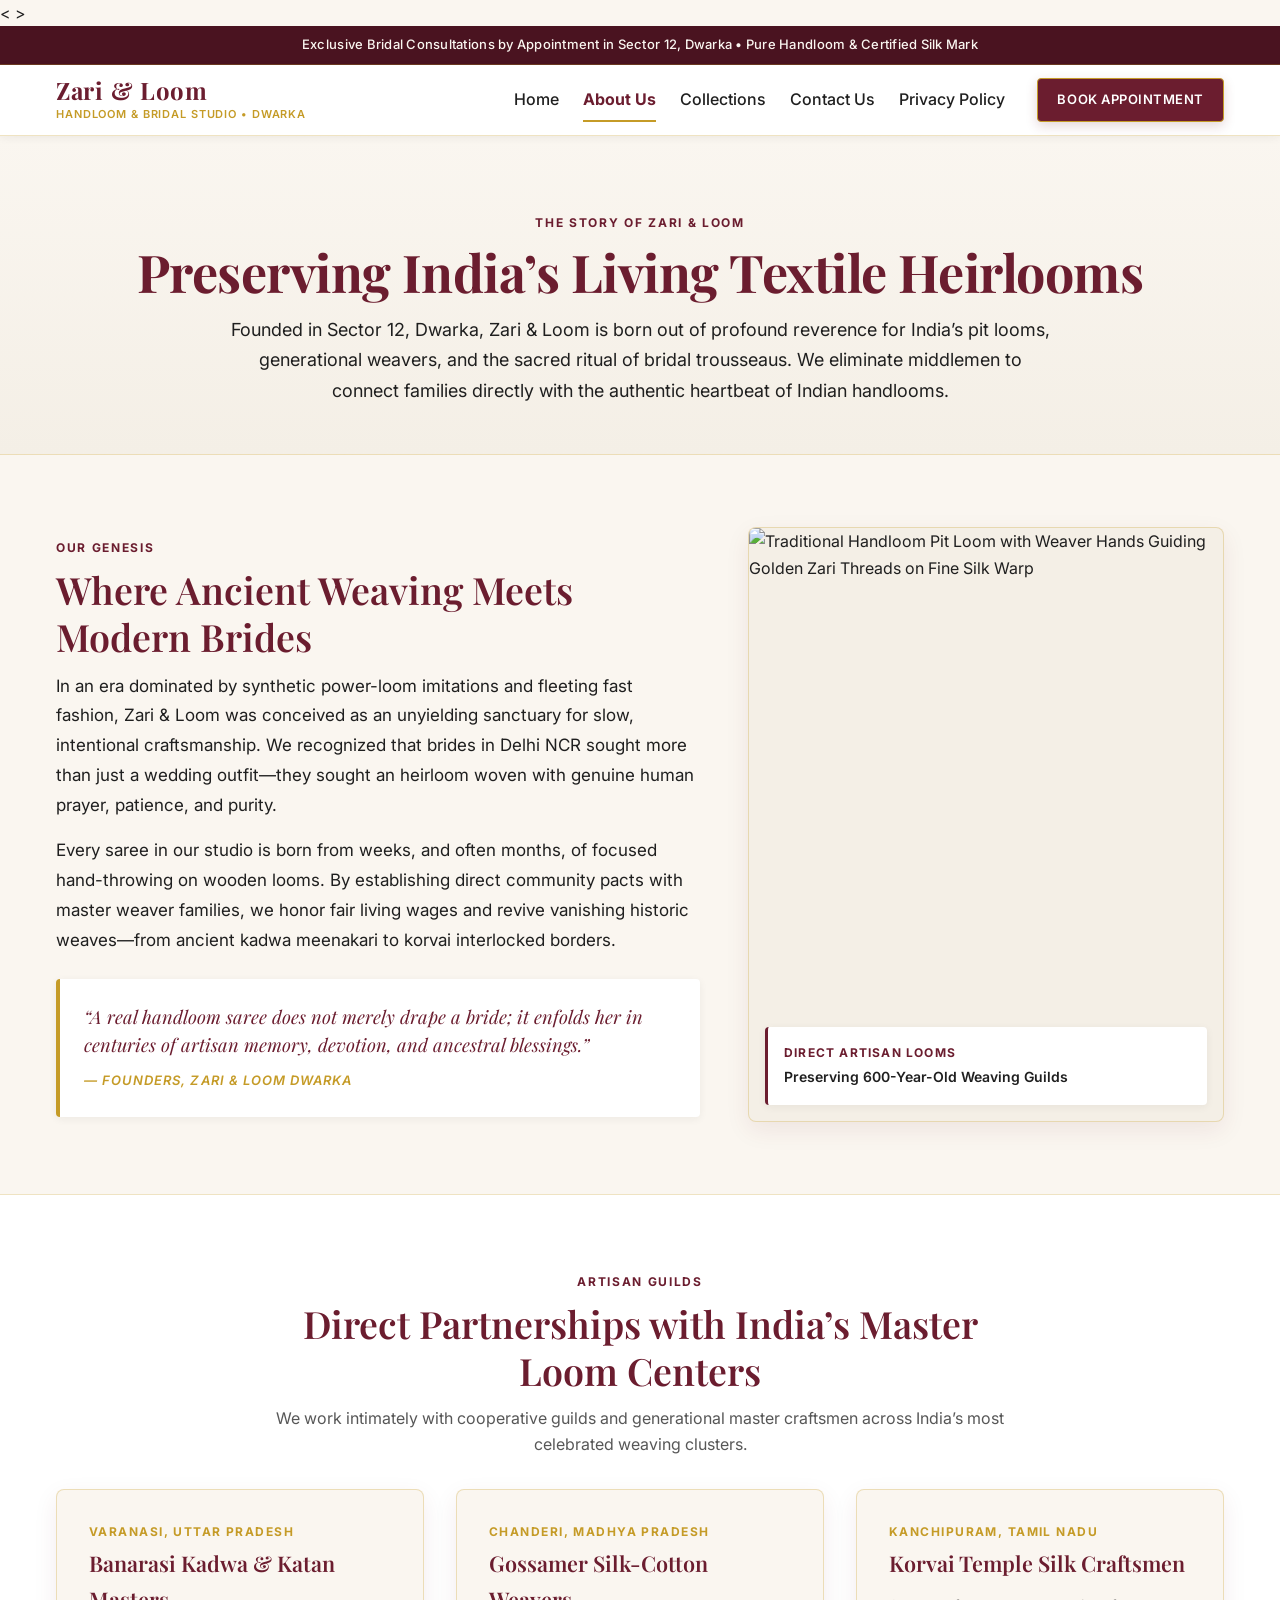
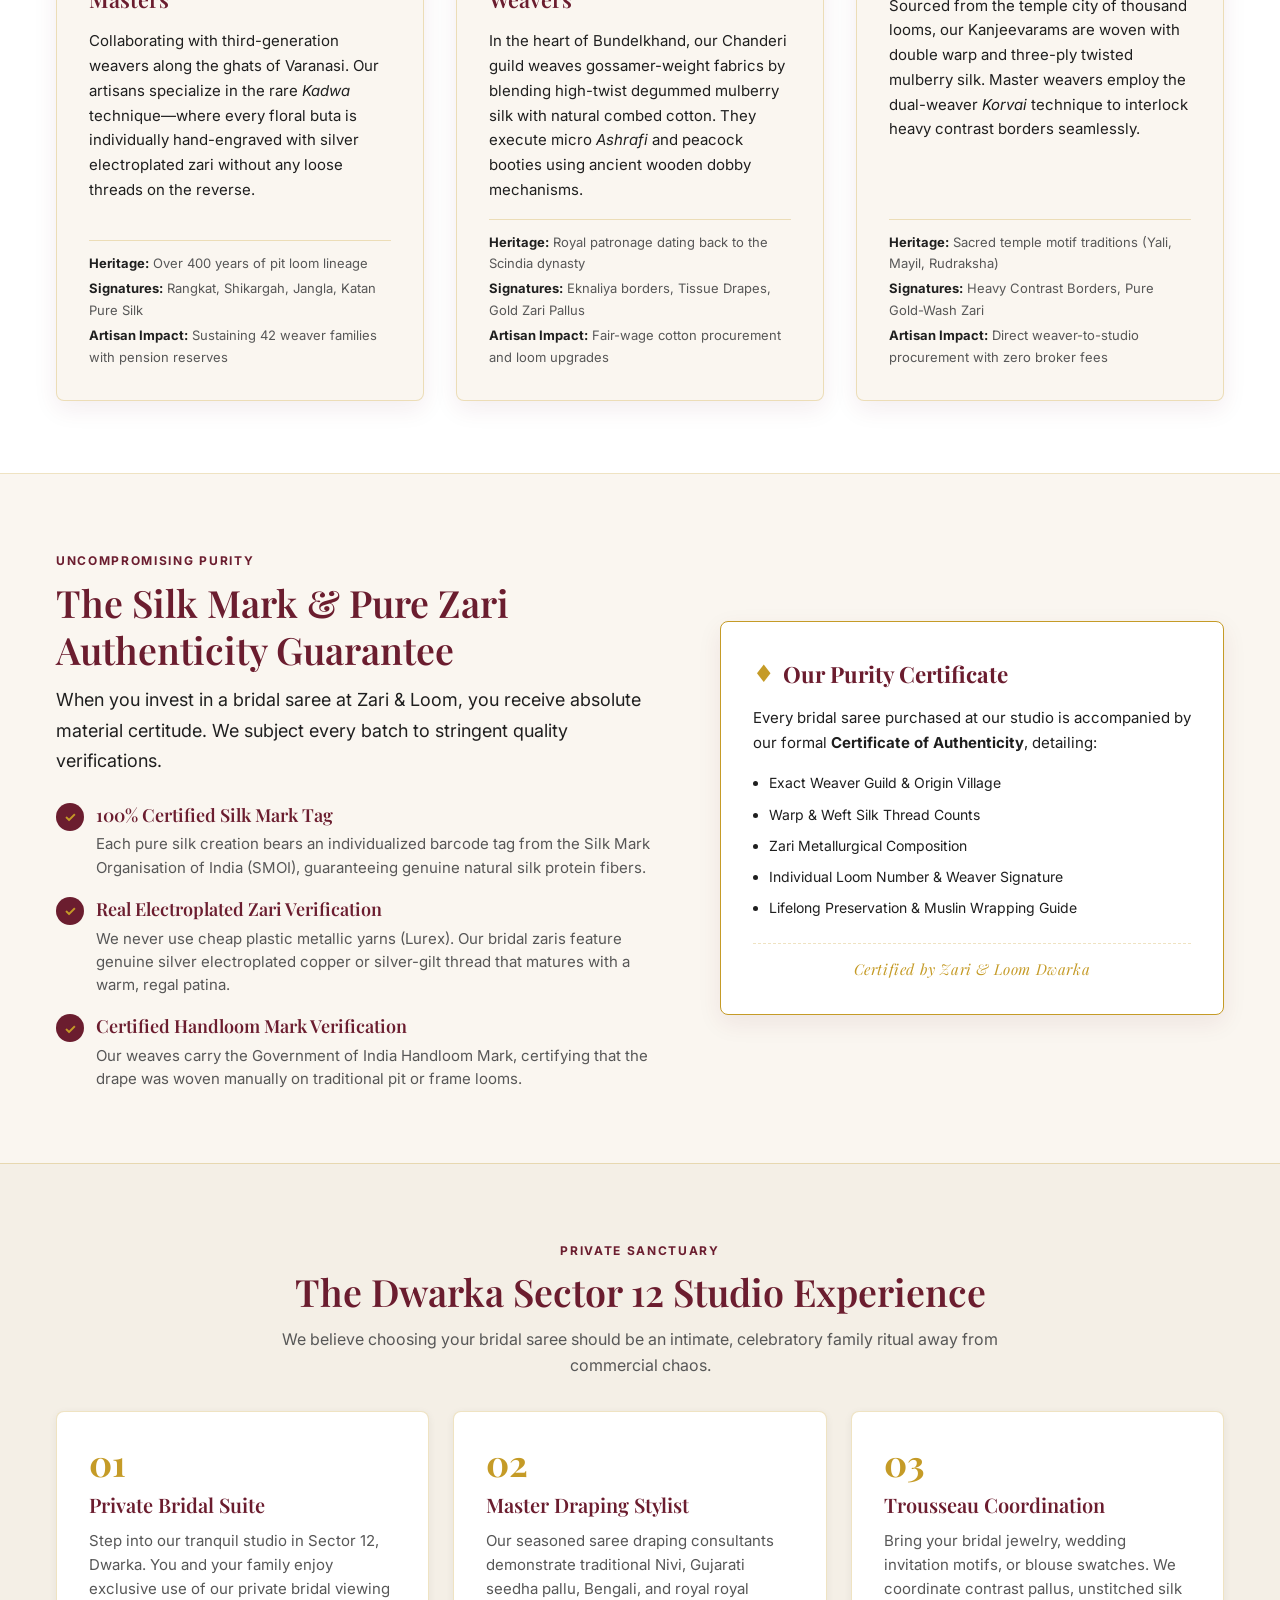
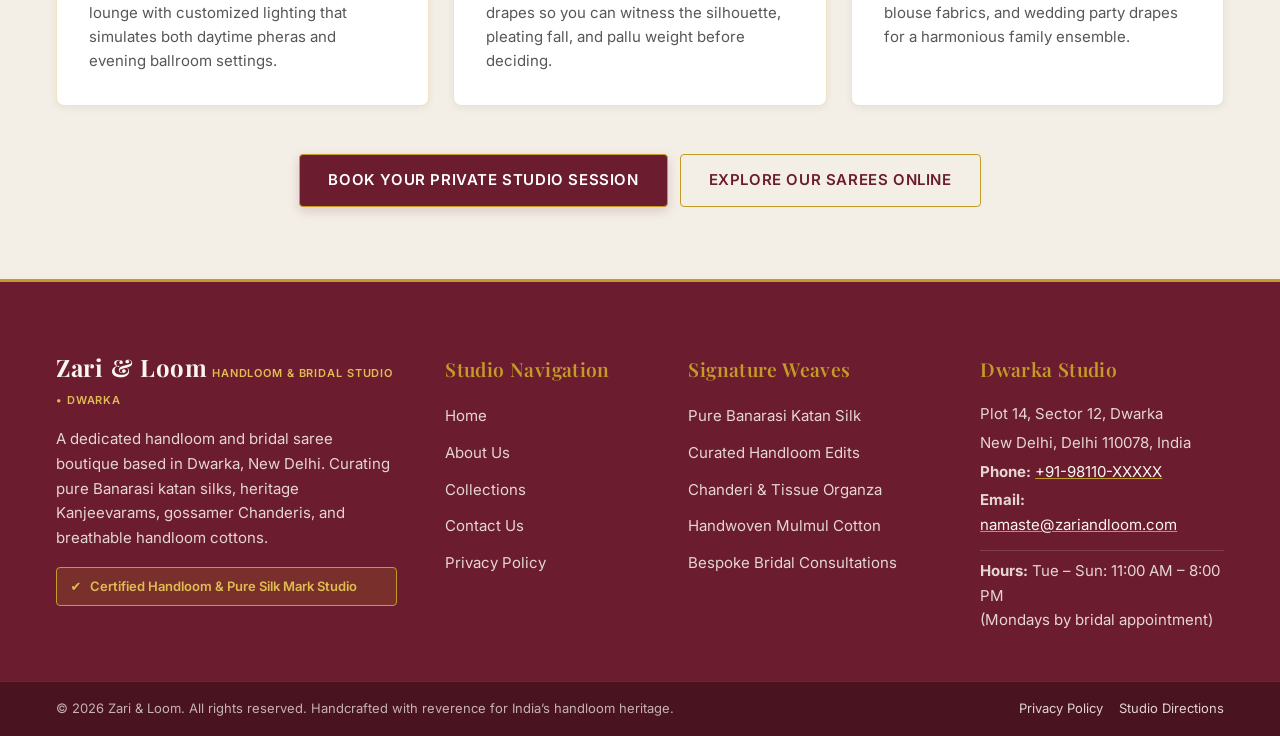
==== commit 58d9427b: "Update about.html" ====
--- a/about.html
+++ b/about.html
@@ -8,16 +8,15 @@
   <meta name="robots" content="index, follow">
   <link rel="canonical" href="https://zariandloom.in/about.html">
 
-  <!-- GOOGLE ANALYTICS 4 (GA4) TAG PLACEHOLDER -->
-  <!--
-  <script async src="https://www.googletagmanager.com/gtag/js?id=G-XXXXXXXXXX"></script>
-  <script>
-    window.dataLayer = window.dataLayer || [];
-    function gtag(){dataLayer.push(arguments);}
-    gtag('js', new Date());
-    gtag('config', 'G-XXXXXXXXXX');
-  </script>
-  -->
+  <<!-- Google tag (gtag.js) -->
+<script async src="https://www.googletagmanager.com/gtag/js?id=G-GWCHPN2HD2"></script>
+<script>
+  window.dataLayer = window.dataLayer || [];
+  function gtag(){dataLayer.push(arguments);}
+  gtag('js', new Date());
+
+  gtag('config', 'G-GWCHPN2HD2');
+</script>>
 
   <!-- Open Graph Meta Tags -->
   <meta property="og:title" content="Our Heritage &amp; Loom Artisans | Zari &amp; Loom">
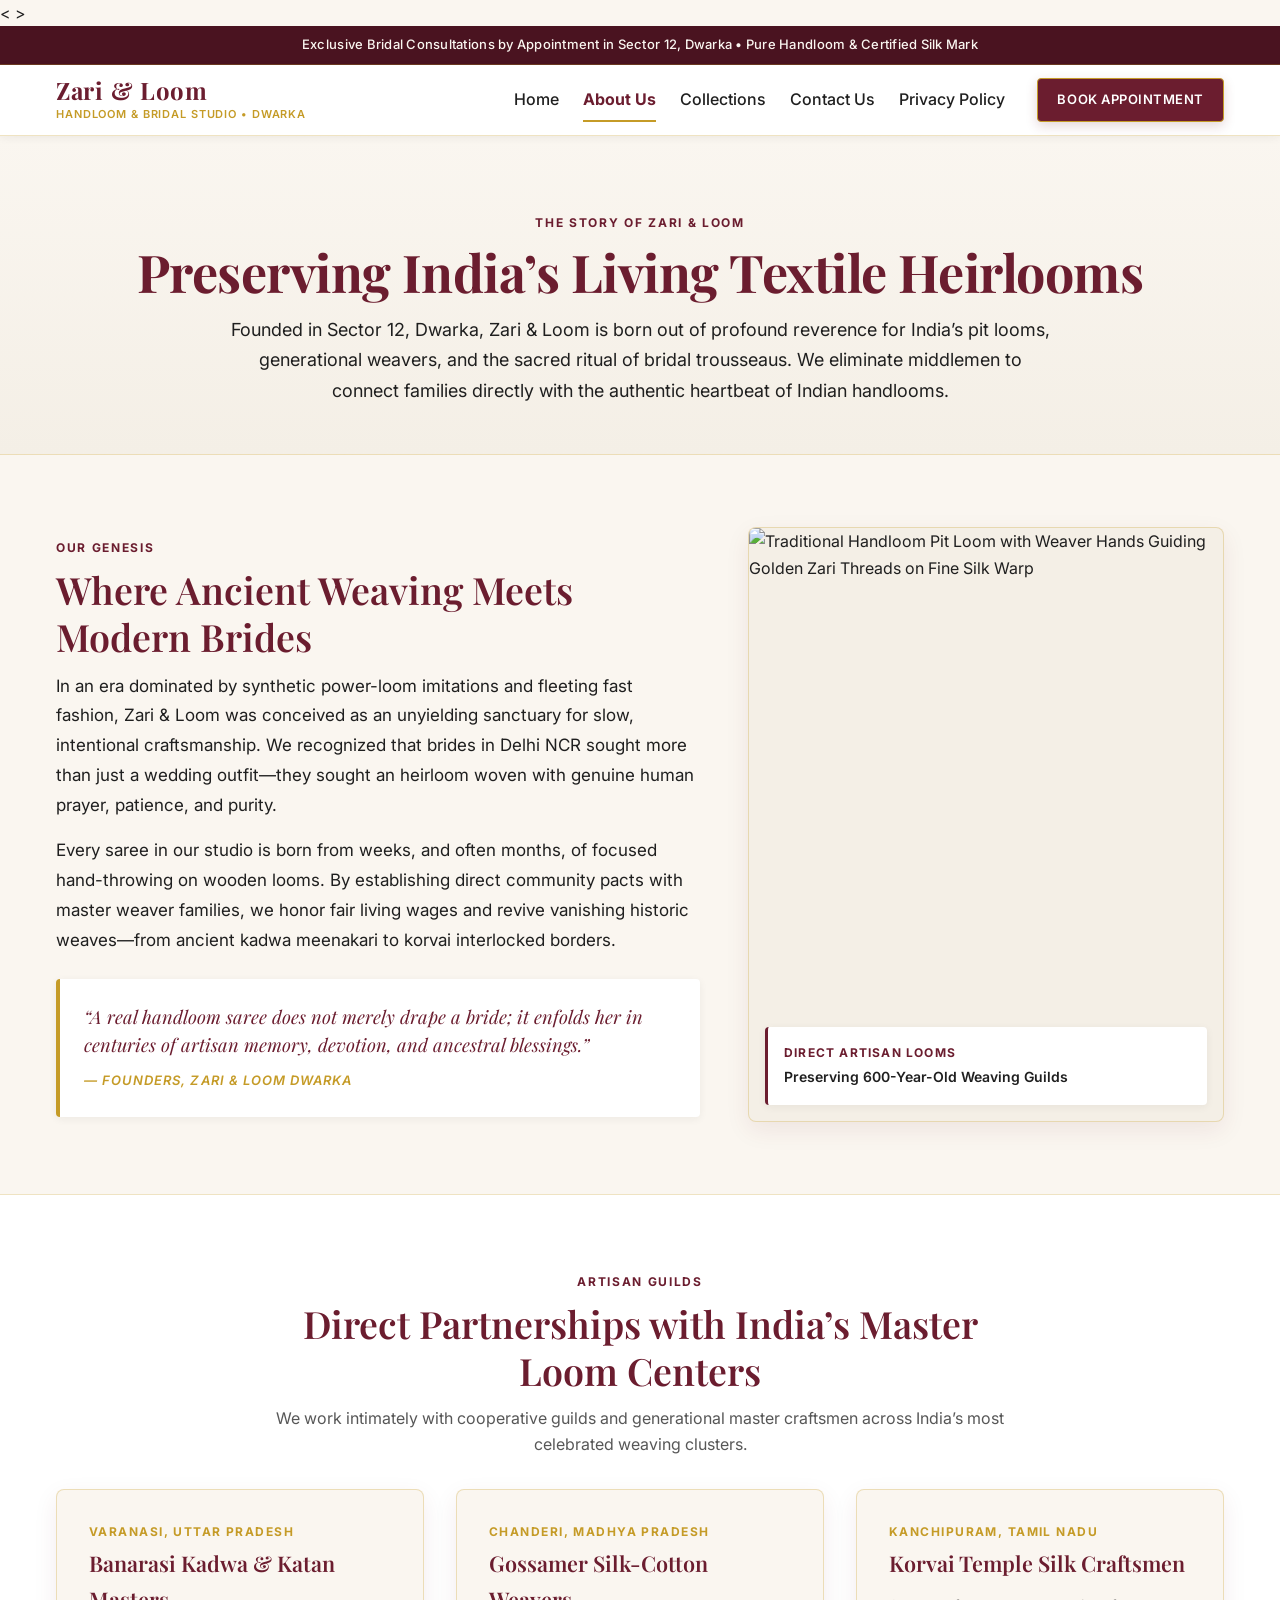
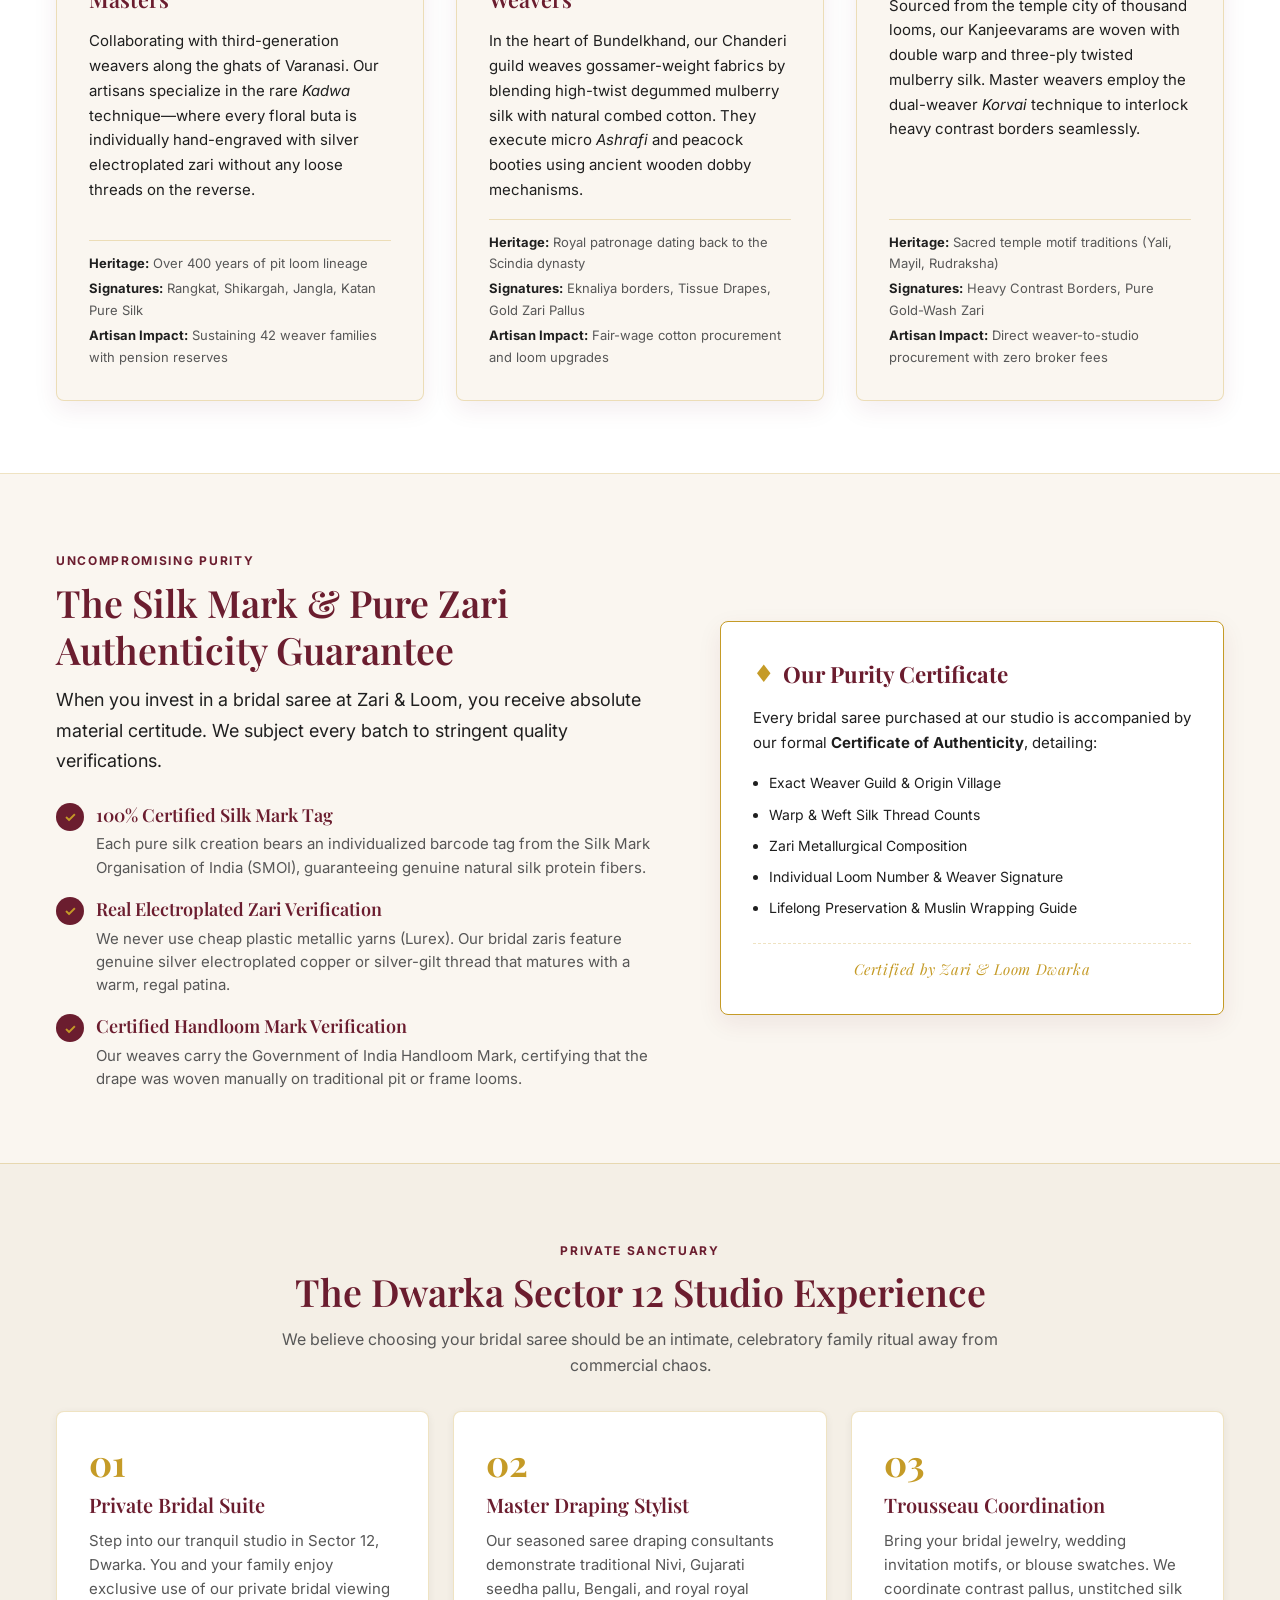
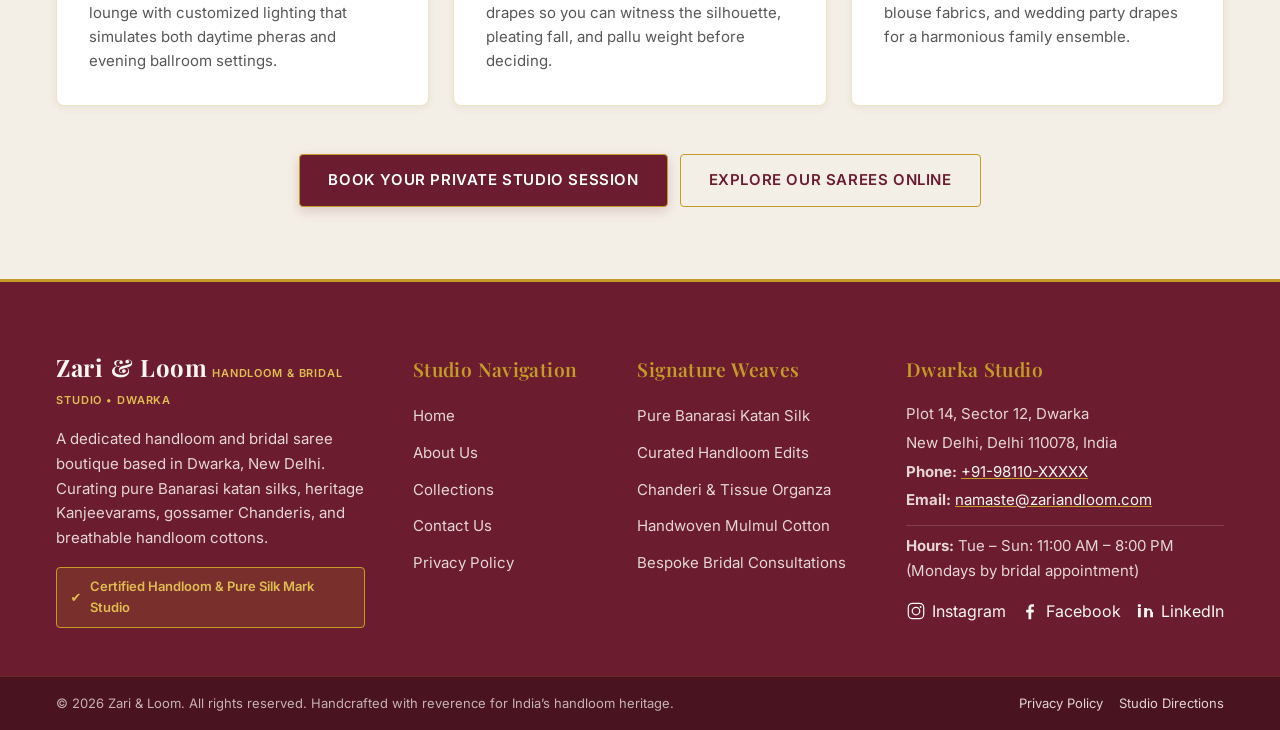
==== commit e2b04a6e: "Update about.html" ====
--- a/about.html
+++ b/about.html
@@ -362,6 +362,28 @@
             <strong>Hours:</strong> Tue – Sun: 11:00 AM – 8:00 PM<br>(Mondays by bridal appointment)
           </p>
         </address>
+        <div class="social-links" aria-label="Social Media Links" style="display: flex; gap: 14px; margin-top: 14px; align-items: center;">
+          <a href="https://www.instagram.com/zariandloom_51?dmpr=MXJ3ZzM1Njg0bHA4NQ%3D%3D&amp;utm_source=qr" target="_blank" rel="noopener noreferrer" aria-label="Zari and Loom on Instagram" style="display: inline-flex; align-items: center; gap: 6px;">
+            <svg width="20" height="20" viewBox="0 0 24 24" fill="currentColor" aria-hidden="true">
+              <path d="M7.75 2h8.5A5.75 5.75 0 0 1 22 7.75v8.5A5.75 5.75 0 0 1 16.25 22h-8.5A5.75 5.75 0 0 1 2 16.25v-8.5A5.75 5.75 0 0 1 7.75 2Zm0 1.5A4.25 4.25 0 0 0 3.5 7.75v8.5A4.25 4.25 0 0 0 7.75 20.5h8.5a4.25 4.25 0 0 0 4.25-4.25v-8.5A4.25 4.25 0 0 0 16.25 3.5h-8.5Zm4.25 3.25a5.25 5.25 0 1 1 0 10.5 5.25 5.25 0 0 1 0-10.5Zm0 1.5a3.75 3.75 0 1 0 0 7.5 3.75 3.75 0 0 0 0-7.5Zm5.5-2.125a1.125 1.125 0 1 1 0 2.25 1.125 1.125 0 0 1 0-2.25Z"/>
+            </svg>
+            <span>Instagram</span>
+          </a>
+
+          <a href="https://www.facebook.com/share/1FZKLqtaS3/?mibextid=wwXIfr" target="_blank" rel="noopener noreferrer" aria-label="Zari and Loom on Facebook" style="display: inline-flex; align-items: center; gap: 6px;">
+            <svg width="20" height="20" viewBox="0 0 24 24" fill="currentColor" aria-hidden="true">
+              <path d="M13.5 22v-8.2h2.75l.41-3.2H13.5V8.56c0-.93.26-1.56 1.59-1.56h1.7V4.14c-.29-.04-1.3-.13-2.48-.13-2.45 0-4.13 1.5-4.13 4.25v2.34H7.4v3.2h2.76V22h3.34Z"/>
+            </svg>
+            <span>Facebook</span>
+          </a>
+
+          <a href="https://www.linkedin.com/company/zari-loom/" target="_blank" rel="noopener noreferrer" aria-label="Zari and Loom on LinkedIn" style="display: inline-flex; align-items: center; gap: 6px;">
+            <svg width="20" height="20" viewBox="0 0 24 24" fill="currentColor" aria-hidden="true">
+              <path d="M6.94 8.5H3.56V19.5h3.38V8.5ZM5.25 3.5a1.97 1.97 0 1 0 0 3.94 1.97 1.97 0 0 0 0-3.94ZM20.44 13.02c0-2.74-1.46-4.01-3.41-4.01-1.57 0-2.28.86-2.67 1.47V8.5h-3.38c.04.96 0 11 0 11h3.38v-6.14c0-.33.02-.66.12-.89.27-.66.87-1.34 1.89-1.34 1.33 0 1.87 1.01 1.87 2.5v5.82h3.38v-6.28Z"/>
+            </svg>
+            <span>LinkedIn</span>
+          </a>
+        </div>
       </div>
 
     </div>
